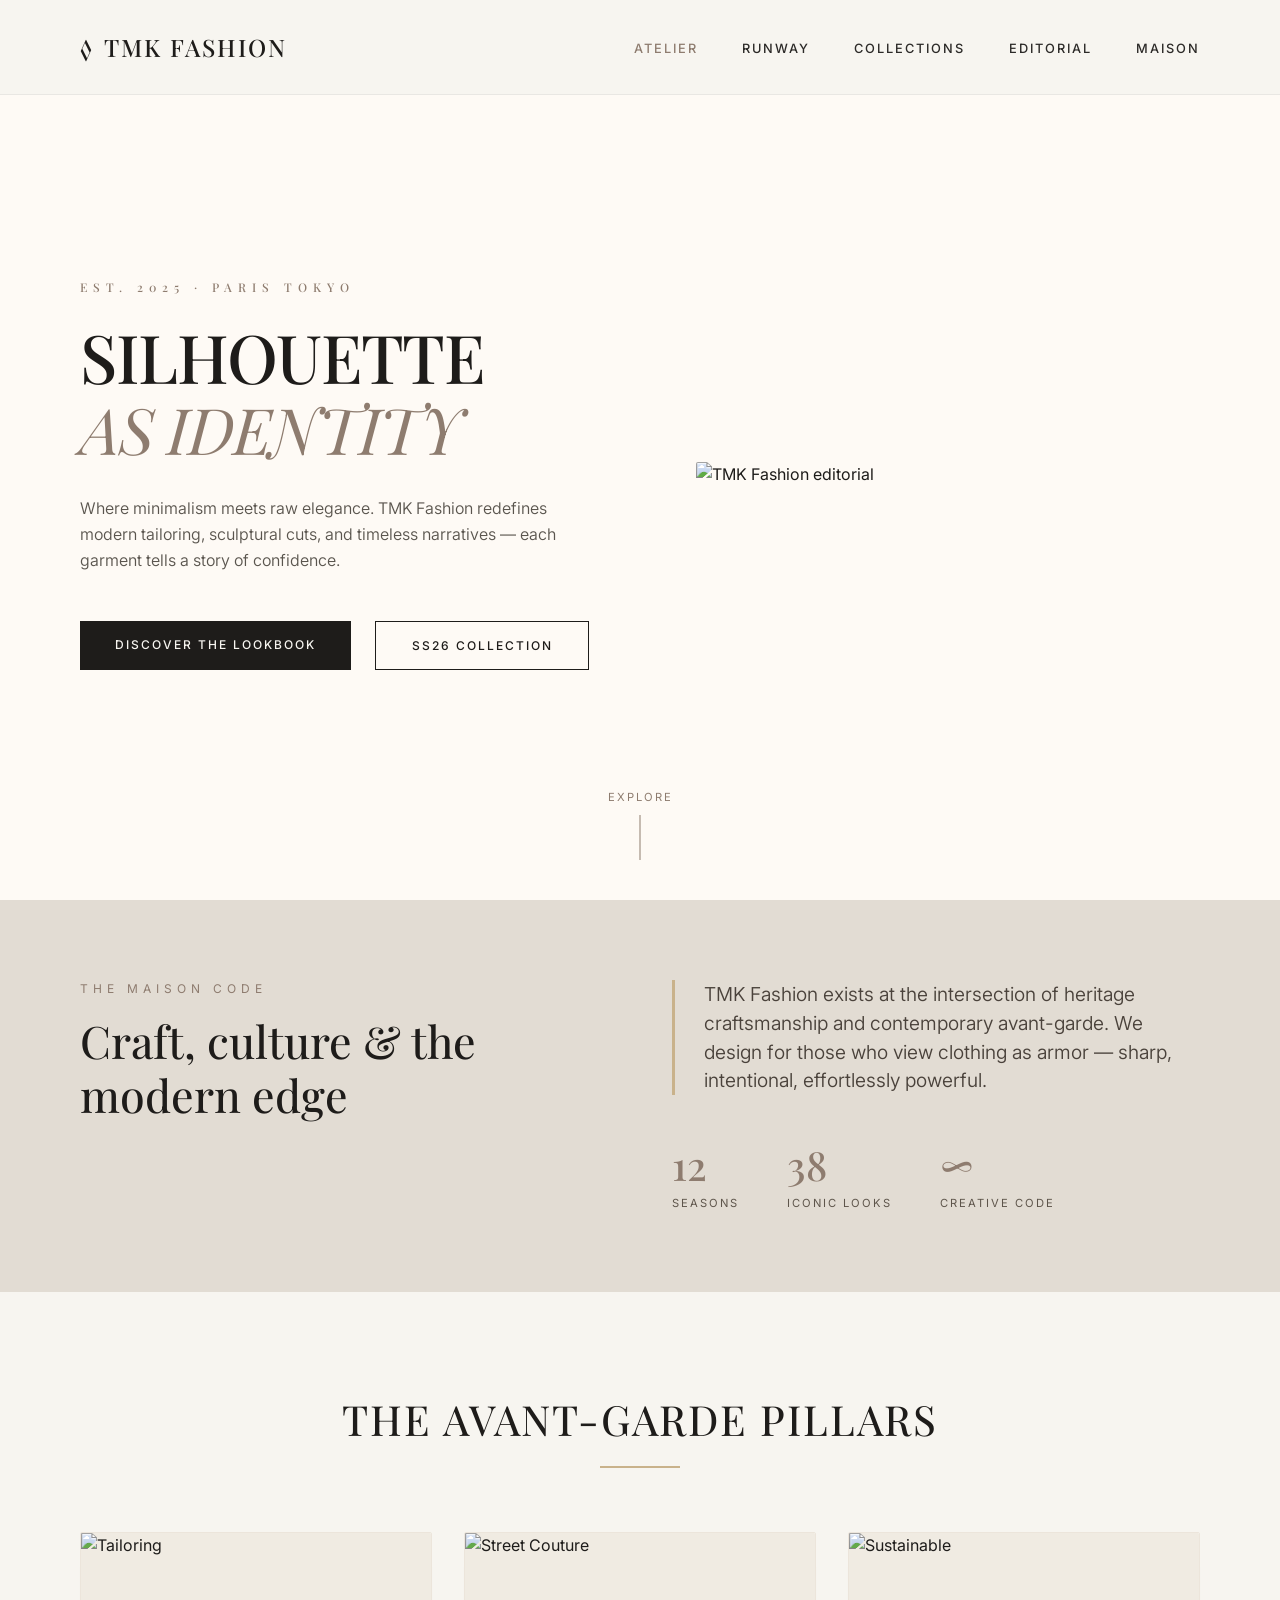
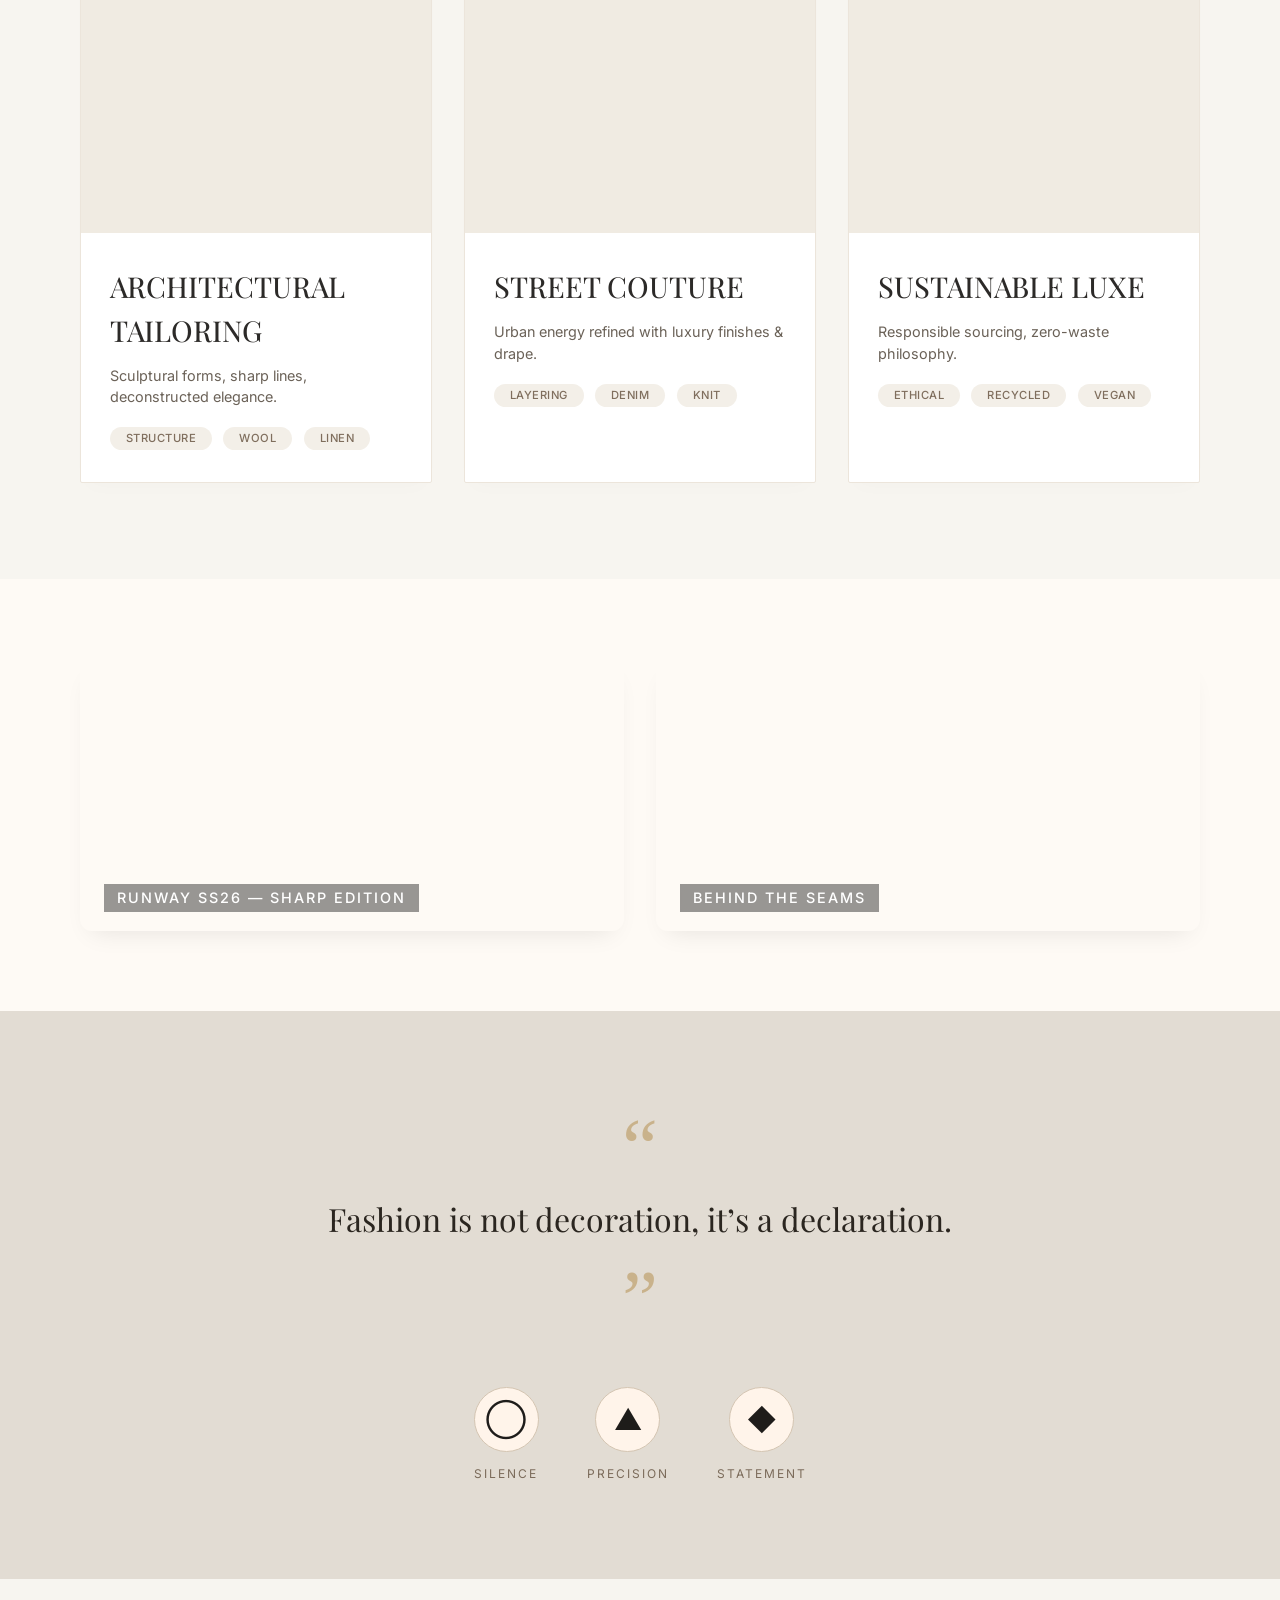
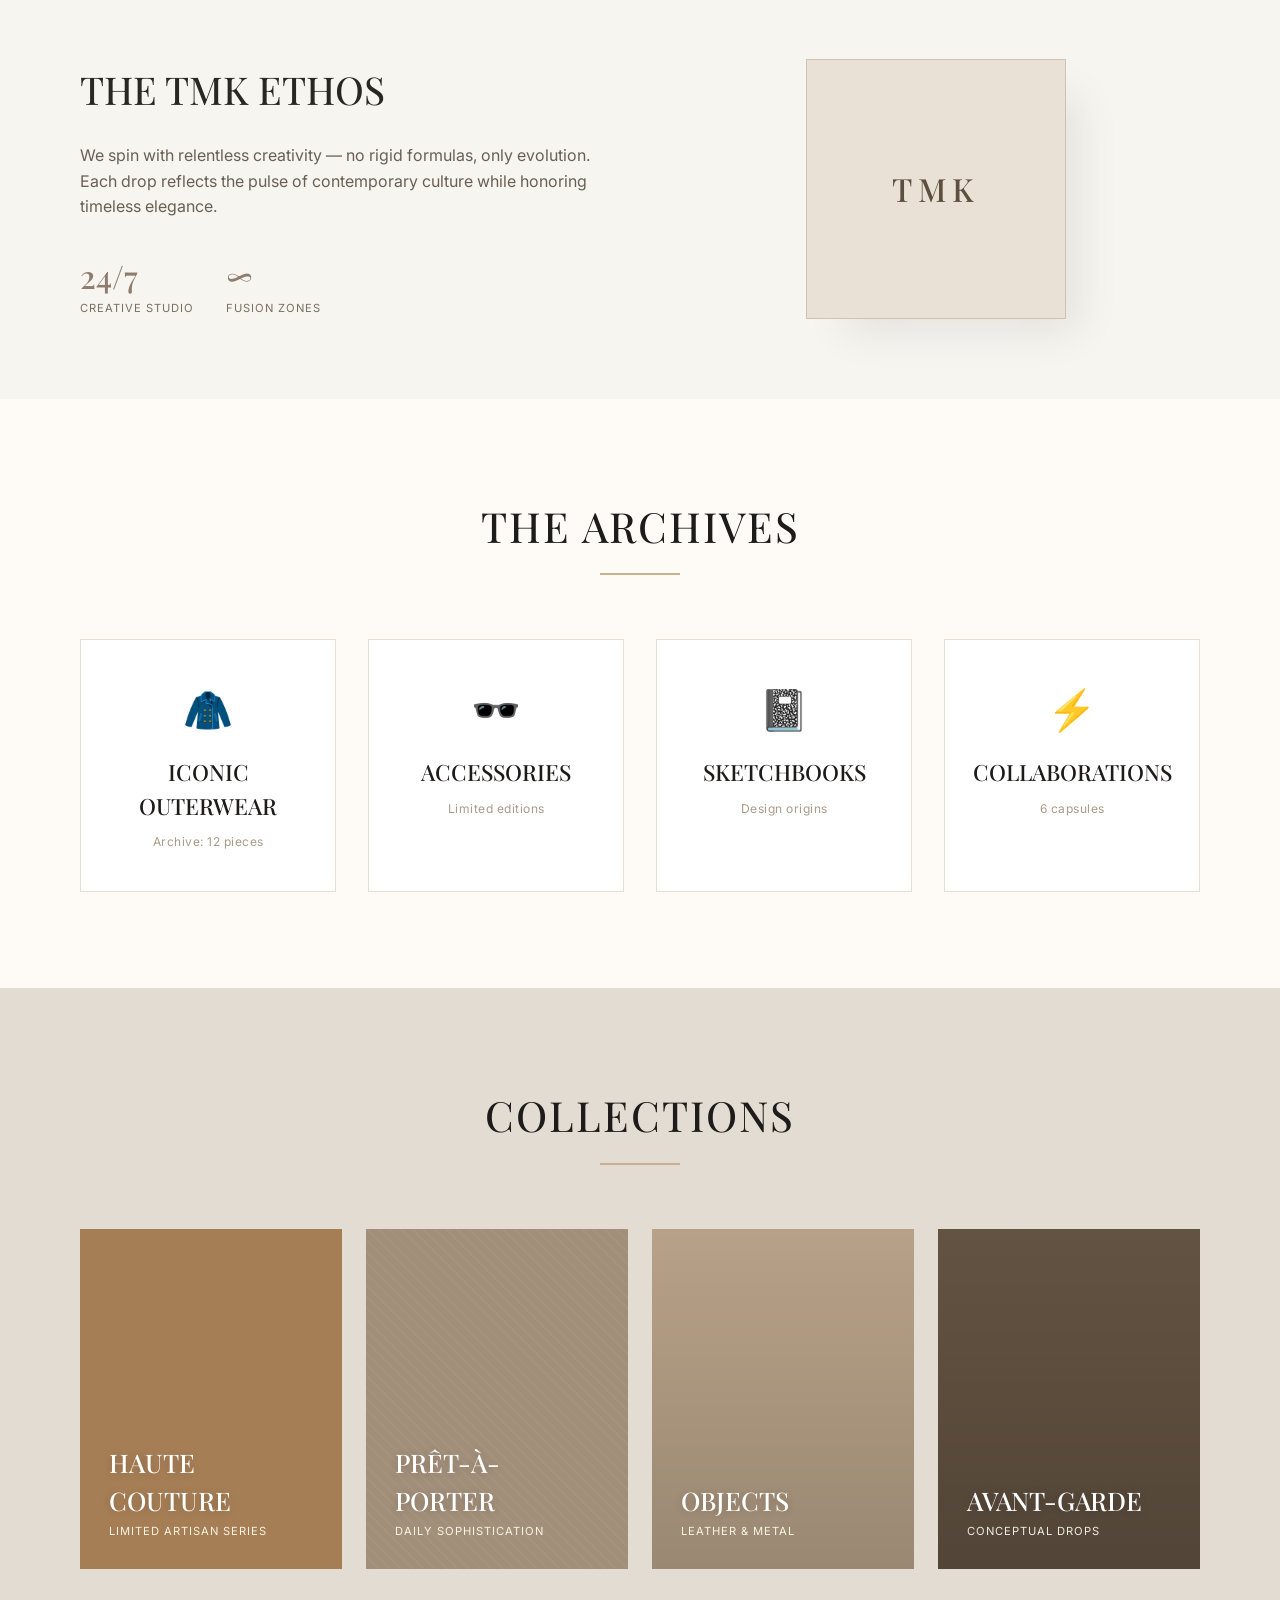
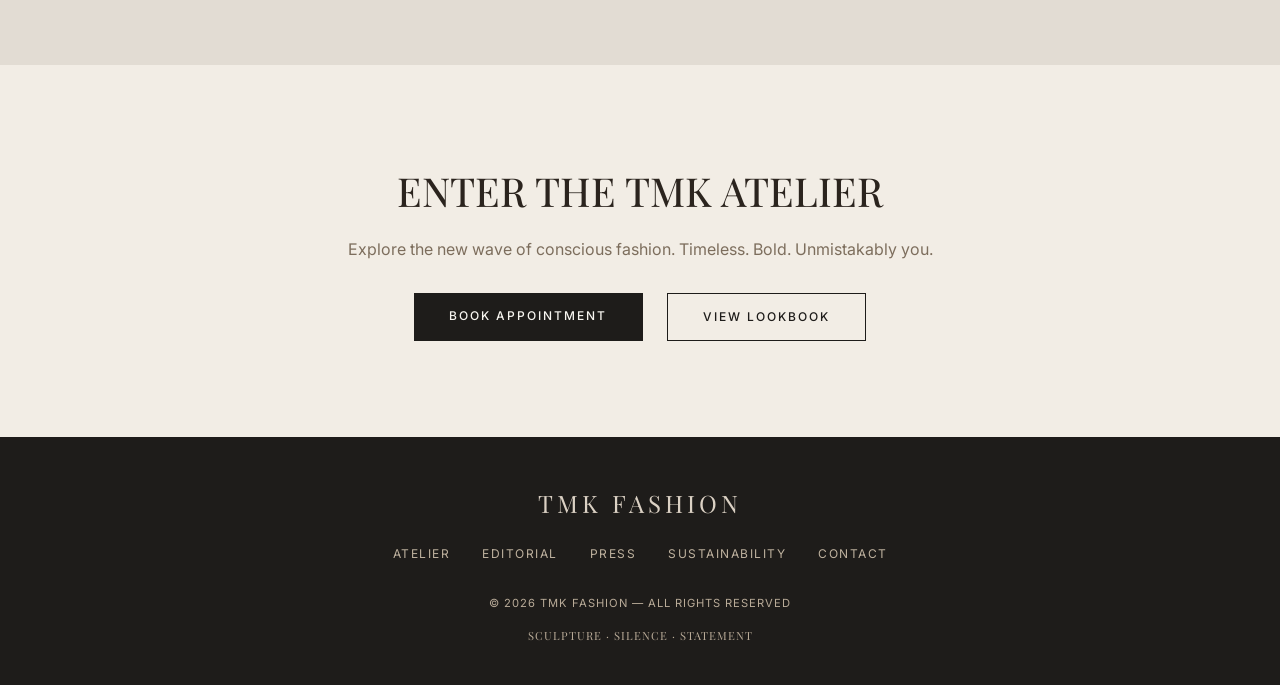
==== images/index.html @ 23d89009 "Initial commit - TMK Fashion website" ====
<!DOCTYPE html>
<html lang="en">
<head>
  <meta charset="UTF-8" />
  <meta name="viewport" content="width=device-width, initial-scale=1.0, viewport-fit=cover" />
  <title>TMK Fashion — Avant-Garde Style & Identity</title>
  <link rel="stylesheet" href="index.css" />
  <link href="https://fonts.googleapis.com/css2?family=Inter:opsz,wght@14..32,300;14..32,400;14..32,500;14..32,600;14..32,700;14..32,800&family=Playfair+Display:ital,wght@0,400;0,500;0,600;0,700;1,400&display=swap" rel="stylesheet">
</head>
<body>

<header class="nav">
  <div class="nav-left">
    <span class="logo-icon">◊</span>
    <span>TMK FASHION</span>
  </div>
  <nav class="nav-right">
    <a href="#" class="active">ATELIER</a>
    <a href="#">RUNWAY</a>
    <a href="../collections.html">COLLECTIONS</a>
    <a href="#">EDITORIAL</a>
    <a href="#">MAISON</a>
  </nav>
</header>

<section class="hero">
  <div class="hero-content">
    <div class="hero-text">
      <div class="hero-tagline">EST. 2025 · PARIS TOKYO</div>
      <h1 class="hero-title">
        <span class="title-line">SILHOUETTE</span>
        <span class="title-line accent">AS IDENTITY</span>
      </h1>
      <p class="hero-description">
        Where minimalism meets raw elegance. TMK Fashion redefines modern tailoring, 
        sculptural cuts, and timeless narratives — each garment tells a story of confidence.
      </p>
      <div class="hero-actions">
        <a href="#" class="btn-primary">DISCOVER THE LOOKBOOK</a>
        <a href="#" class="btn-outline">SS26 COLLECTION</a>
      </div>
    </div>
    <div class="hero-visual">
      <div class="hero-image-frame">
        <img src="https://placehold.co/600x800/e2dcd3/2c2a28?text=TMK+EDITORIAL" alt="TMK Fashion editorial" class="hero-image">
      </div>
    </div>
  </div>
  <div class="hero-scroll-indicator">
    <span>EXPLORE</span>
    <div class="scroll-line"></div>
  </div>
</section>

<section class="statement-section">
  <div class="statement-container">
    <div class="statement-left">
      <div class="statement-headline">
        <span class="headline-badge">THE MAISON CODE</span>
        <span class="headline-main">Craft, culture & the modern edge</span>
      </div>
    </div>
    <div class="statement-right">
      <p class="statement-text">
        TMK Fashion exists at the intersection of heritage craftsmanship and contemporary avant-garde. 
        We design for those who view clothing as armor — sharp, intentional, effortlessly powerful.
      </p>
      <div class="statement-stats">
        <div class="stat-item"><span class="stat-number">12</span><span class="stat-label">SEASONS</span></div>
        <div class="stat-item"><span class="stat-number">38</span><span class="stat-label">ICONIC LOOKS</span></div>
        <div class="stat-item"><span class="stat-number">∞</span><span class="stat-label">CREATIVE CODE</span></div>
      </div>
    </div>
  </div>
</section>

<section class="pillars-section">
  <div class="section-header">
    <h2 class="section-title">THE AVANT-GARDE PILLARS</h2>
    <div class="section-line"></div>
  </div>
  <div class="pillars-grid">
    <div class="pillar-card">
      <div class="card-image"><img src="https://img.kwcdn.com/product/fmket/be05208c21c9d78f4b3da7c7b02c80f7.jpg?imageView2/2/w/800/q/70/format/avif" alt="Tailoring"></div>
      <div class="card-content"><h3>ARCHITECTURAL TAILORING</h3><p>Sculptural forms, sharp lines, deconstructed elegance.</p><div class="card-tags"><span>STRUCTURE</span><span>WOOL</span><span>LINEN</span></div></div>
    </div>
    <div class="pillar-card">
      <div class="card-image"><img src="https://img.kwcdn.com/product/fmket/b5874dfbccba92430e524d0762db79ea.jpg?imageView2/2/w/800/q/70/format/avif" alt="Street Couture"></div>
      <div class="card-content"><h3>STREET COUTURE</h3><p>Urban energy refined with luxury finishes & drape.</p><div class="card-tags"><span>LAYERING</span><span>DENIM</span><span>KNIT</span></div></div>
    </div>
    <div class="pillar-card">
      <div class="card-image"><img src="https://img.kwcdn.com/product/fancy/fdb75f1f-8233-4328-b962-ea333fbcae1b.jpg?imageView2/2/w/800/q/70/format/avif" alt="Sustainable"></div>
      <div class="card-content"><h3>SUSTAINABLE LUXE</h3><p>Responsible sourcing, zero-waste philosophy.</p><div class="card-tags"><span>ETHICAL</span><span>RECYCLED</span><span>VEGAN</span></div></div>
    </div>
  </div>
</section>

<section class="lookbook-section">
  <div class="lookbook-container">
    <div class="lookbook-video">
      <video src="./videos/44 Style Rules & Tips from 15 Years in the Fashion Industry.mp4" autoplay muted loop playsinline style="width:100%"></video>
      <div class="video-caption">RUNWAY SS26 — SHARP EDITION</div>
    </div>
    <div class="lookbook-video">
      <video src="./videos/44 Style Rules & Tips from 15 Years in the Fashion Industry.mp4" autoplay muted loop playsinline style="width:100%"></video>
      <div class="video-caption">BEHIND THE SEAMS</div>
    </div>
  </div>
</section>

<section class="philosophy-section">
  <div class="philosophy-quote">
    <span class="quote-mark">“</span>
    <p>Fashion is not decoration, it’s a declaration.</p>
    <span class="quote-mark">”</span>
  </div>
  <div class="philosophy-emblems">
    <div class="emblem"><div class="emblem-icon">◯</div><span>SILENCE</span></div>
    <div class="emblem"><div class="emblem-icon">▲</div><span>PRECISION</span></div>
    <div class="emblem"><div class="emblem-icon">◆</div><span>STATEMENT</span></div>
  </div>
</section>

<section class="ethos-section">
  <div class="ethos-container">
    <div class="ethos-left">
      <h2 class="ethos-title">THE TMK ETHOS</h2>
      <p class="ethos-description">
        We spin with relentless creativity — no rigid formulas, only evolution. Each drop reflects 
        the pulse of contemporary culture while honoring timeless elegance.
      </p>
      <div class="ethos-stats">
        <div><span class="ethos-stat-number">24/7</span><div class="ethos-stat-label">CREATIVE STUDIO</div></div>
        <div><span class="ethos-stat-number">∞</span><div class="ethos-stat-label">FUSION ZONES</div></div>
      </div>
    </div>
    <div class="ethos-right">
      <div class="fashion-cube">TMK</div>
    </div>
  </div>
</section>

<section class="fashion-archives">
  <div class="section-header">
    <h2 class="section-title">THE ARCHIVES</h2>
    <div class="section-line"></div>
  </div>
  <div class="archives-grid">
    <div class="archive-card"><div class="archive-icon">🧥</div><h3>ICONIC OUTERWEAR</h3><div class="archive-details">Archive: 12 pieces</div></div>
    <div class="archive-card"><div class="archive-icon">🕶️</div><h3>ACCESSORIES</h3><div class="archive-details">Limited editions</div></div>
    <div class="archive-card"><div class="archive-icon">📓</div><h3>SKETCHBOOKS</h3><div class="archive-details">Design origins</div></div>
    <div class="archive-card"><div class="archive-icon">⚡</div><h3>COLLABORATIONS</h3><div class="archive-details">6 capsules</div></div>
  </div>
</section>

<section class="collections-section">
  <div class="section-header">
    <h2 class="section-title">COLLECTIONS</h2>
    <div class="section-line"></div>
  </div>
  <div class="collections-grid">
    <div class="collection-panel couture-panel"><div class="panel-content"><h3>HAUTE COUTURE</h3><p>limited artisan series</p></div></div>
    <div class="collection-panel pret-panel"><div class="panel-content"><h3>PRÊT-À-PORTER</h3><p>daily sophistication</p></div></div>
    <div class="collection-panel accessories-panel"><div class="panel-content"><h3>OBJECTS</h3><p>leather & metal</p></div></div>
    <div class="collection-panel avantgarde-panel"><div class="panel-content"><h3>AVANT-GARDE</h3><p>conceptual drops</p></div></div>
  </div>
</section>

<section class="cta-section">
  <div class="cta-container">
    <h2 class="cta-title">ENTER THE TMK ATELIER</h2>
    <p class="cta-text">Explore the new wave of conscious fashion. Timeless. Bold. Unmistakably you.</p>
    <div class="hero-actions" style="justify-content: center;">
      <a href="#" class="btn-primary">BOOK APPOINTMENT</a>
      <a href="#" class="btn-outline">VIEW LOOKBOOK</a>
    </div>
  </div>
</section>

<footer class="footer">
  <div class="footer-logo">TMK FASHION</div>
  <div class="footer-links">
    <a href="#">Atelier</a><a href="#">Editorial</a><a href="#">Press</a><a href="#">Sustainability</a><a href="#">Contact</a>
  </div>
  <div class="footer-copyright">
    <p>© 2026 TMK FASHION — ALL RIGHTS RESERVED</p>
    <p class="footer-tagline">SCULPTURE · SILENCE · STATEMENT</p>
  </div>
</footer>

</body>
</html>
---- images/index.css ----
/* ===== RESET & BASE – MINIMALIST FASHION IDENTITY ===== */
* {
  margin: 0;
  padding: 0;
  box-sizing: border-box;
}

:root {
  --chalk-white: #f7f5f0;
  --pure-ivory: #fefaf5;
  --charcoal-soft: #1e1c1a;
  --slate-mist: #2c2a28;
  --taupe-dust: #8e7c6f;
  --gold-whisper: #c9b28b;
  --pearl-glow: #e2dcd3;
  --soft-black: #12100e;
  --fade-grey: #d9d2c5;
  --warm-stone: #e9e1d5;
  --mushroom: #bcab97;
}

body {
  background-color: var(--chalk-white);
  color: var(--charcoal-soft);
  font-family: 'Inter', sans-serif;
  line-height: 1.5;
  overflow-x: hidden;
}


h1, h2, h3, .nav-left span, .hero-tagline, .btn-primary, .btn-outline, .footer-tagline, .logo-icon, .fashion-cube {
  font-family: 'Playfair Display', serif;
}


.nav {
  position: fixed;
  top: 0;
  width: 100%;
  padding: 1.8rem 5rem;
  display: flex;
  justify-content: space-between;
  align-items: center;
  background: rgba(247, 245, 240, 0.96);
  backdrop-filter: blur(12px);
  z-index: 1000;
  border-bottom: 1px solid rgba(30, 28, 26, 0.06);
  transition: 0.25s;
}

.nav-left {
  display: flex;
  align-items: baseline;
  gap: 10px;
}

.logo-icon {
  font-size: 1.9rem;
  font-weight: 500;
  letter-spacing: -0.5px;
  color: var(--charcoal-soft);
}

.nav-left span {
  font-size: 1.5rem;
  font-weight: 500;
  letter-spacing: 2px;
  color: var(--charcoal-soft);
  background: none;
  -webkit-text-fill-color: var(--charcoal-soft);
  text-shadow: none;
}

.nav-right a {
  margin-left: 2.5rem;
  text-decoration: none;
  font-weight: 500;
  font-size: 0.8rem;
  text-transform: uppercase;
  letter-spacing: 2px;
  color: var(--slate-mist);
  transition: 0.2s;
}

.nav-right a:hover,
.nav-right a.active {
  color: var(--taupe-dust);
}

.hero {
  min-height: 100vh;
  display: flex;
  align-items: center;
  padding: 8rem 5rem 5rem 5rem;
  background: var(--pure-ivory);
  position: relative;
}

.hero-content {
  display: flex;
  align-items: center;
  justify-content: space-between;
  width: 100%;
  gap: 4rem;
  flex-wrap: wrap;
}

.hero-text {
  flex: 1;
  max-width: 600px;
}

.hero-tagline {
  font-size: 0.75rem;
  letter-spacing: 6px;
  color: var(--taupe-dust);
  margin-bottom: 1.5rem;
  text-transform: uppercase;
  font-weight: 500;
}

.hero-title {
  margin-bottom: 2rem;
}

.title-line {
  display: block;
  font-size: 4.2rem;
  font-weight: 500;
  line-height: 1.1;
  text-transform: uppercase;
  letter-spacing: -0.02em;
  color: var(--charcoal-soft);
}

.title-line.accent {
  color: var(--taupe-dust);
  font-style: italic;
  font-size: 4rem;
  font-weight: 400;
}

.hero-description {
  font-size: 1rem;
  color: #5a554e;
  margin-bottom: 3rem;
  max-width: 480px;
  line-height: 1.6;
  font-weight: 350;
}

.hero-actions {
  display: flex;
  gap: 1.5rem;
  flex-wrap: wrap;
}

.btn-primary, .btn-outline {
  padding: 0.9rem 2.2rem;
  text-decoration: none;
  font-weight: 500;
  text-transform: uppercase;
  letter-spacing: 2px;
  font-size: 0.75rem;
  transition: 0.25s;
  display: inline-block;
  font-family: 'Inter', sans-serif;
}

.btn-primary {
  background: var(--charcoal-soft);
  color: var(--chalk-white);
  border: none;
}

.btn-primary:hover {
  background: var(--taupe-dust);
  transform: translateY(-3px);
}

.btn-outline {
  background: transparent;
  border: 1px solid var(--charcoal-soft);
  color: var(--charcoal-soft);
}

.btn-outline:hover {
  background: var(--charcoal-soft);
  color: white;
  transform: translateY(-3px);
}

.hero-visual {
  flex: 1;
  display: flex;
  justify-content: center;
}

.hero-image-frame {
  max-width: 480px;
  width: 100%;
}

.hero-image {
  width: 100%;
  height: auto;
  filter: grayscale(0.12);
  box-shadow: 0 20px 35px -12px rgba(0, 0, 0, 0.06);
  border-radius: 2px;
}

.hero-scroll-indicator {
  position: absolute;
  bottom: 2.5rem;
  left: 50%;
  transform: translateX(-50%);
  display: flex;
  flex-direction: column;
  align-items: center;
  gap: 0.6rem;
  color: var(--taupe-dust);
  font-size: 0.7rem;
  letter-spacing: 2px;
}

.scroll-line {
  width: 1px;
  height: 45px;
  background: var(--taupe-dust);
}

.statement-section {
  padding: 5rem 5rem;
  background: var(--pearl-glow);
}

.statement-container {
  display: flex;
  gap: 4rem;
  max-width: 1300px;
  margin: 0 auto;
  flex-wrap: wrap;
}

.statement-left {
  flex: 1;
}

.statement-headline {
  display: flex;
  flex-direction: column;
  gap: 1rem;
}

.headline-badge {
  font-size: 0.75rem;
  letter-spacing: 5px;
  color: var(--taupe-dust);
  text-transform: uppercase;
}

.headline-main {
  font-size: 2.8rem;
  font-weight: 450;
  line-height: 1.2;
  font-family: 'Playfair Display', serif;
  color: var(--charcoal-soft);
}

.statement-right {
  flex: 1;
}

.statement-text {
  font-size: 1.2rem;
  color: #4a423b;
  margin-bottom: 2.5rem;
  border-left: 3px solid var(--gold-whisper);
  padding-left: 1.8rem;
  font-weight: 350;
}

.statement-stats {
  display: flex;
  gap: 3rem;
}

.stat-item {
  display: flex;
  flex-direction: column;
}

.stat-number {
  font-size: 2.5rem;
  font-weight: 500;
  color: var(--taupe-dust);
  font-family: 'Playfair Display', serif;
}

.stat-label {
  font-size: 0.7rem;
  letter-spacing: 2px;
  color: #5e554b;
  text-transform: uppercase;
}

.pillars-section {
  padding: 6rem 5rem;
  background: var(--chalk-white);
}

.section-header {
  text-align: center;
  margin-bottom: 4rem;
}

.section-title {
  font-size: 2.6rem;
  font-weight: 450;
  letter-spacing: 2px;
  text-transform: uppercase;
  color: var(--charcoal-soft);
  font-family: 'Playfair Display', serif;
}

.section-line {
  width: 80px;
  height: 2px;
  background: var(--gold-whisper);
  margin: 1rem auto 0;
}

.pillars-grid {
  display: grid;
  grid-template-columns: repeat(3, 1fr);
  gap: 2rem;
  max-width: 1300px;
  margin: 0 auto;
}

.pillar-card {
  background: white;
  border-radius: 2px;
  overflow: hidden;
  transition: 0.3s;
  box-shadow: 0 10px 20px -8px rgba(0, 0, 0, 0.02);
  border: 1px solid #ece5db;
}

.pillar-card:hover {
  transform: translateY(-8px);
  box-shadow: 0 20px 30px -12px rgba(0, 0, 0, 0.08);
  border-color: var(--gold-whisper);
}

.card-image {
  height: 300px;
  overflow: hidden;
  background: #f0ebe2;
}

.card-image img {
  width: 100%;
  height: 100%;
  object-fit: cover;
  transition: 0.5s;
  filter: grayscale(0.2);
}

.pillar-card:hover .card-image img {
  transform: scale(1.02);
  filter: grayscale(0);
}

.card-content {
  padding: 2rem 1.8rem;
}

.card-content h3 {
  font-size: 1.8rem;
  font-weight: 450;
  margin-bottom: 0.8rem;
  font-family: 'Playfair Display', serif;
  color: #2c2a28;
}

.card-content p {
  color: #6b6258;
  margin-bottom: 1.2rem;
  font-size: 0.9rem;
}

.card-tags {
  display: flex;
  gap: 0.7rem;
  flex-wrap: wrap;
}

.card-tags span {
  padding: 0.2rem 1rem;
  background: #f3efe8;
  border-radius: 20px;
  font-size: 0.7rem;
  font-weight: 500;
  letter-spacing: 0.5px;
  color: #7f6e5d;
}


.lookbook-section {
  padding: 5rem 5rem;
  background: var(--pure-ivory);
}

.lookbook-container {
  display: grid;
  grid-template-columns: repeat(2, 1fr);
  gap: 2rem;
  max-width: 1300px;
  margin: 0 auto;
}

.lookbook-video {
  position: relative;
  border-radius: 12px;
  overflow: hidden;
  box-shadow: 0 12px 24px -12px rgba(0, 0, 0, 0.1);
}

.lookbook-video video {
  width: 100%;
  display: block;
  height: auto;
}

.video-caption {
  position: absolute;
  bottom: 1.2rem;
  left: 1.5rem;
  color: white;
  font-size: 0.9rem;
  font-weight: 500;
  letter-spacing: 2px;
  text-transform: uppercase;
  background: rgba(0, 0, 0, 0.4);
  padding: 0.2rem 0.8rem;
  backdrop-filter: blur(4px);
  font-family: 'Inter', sans-serif;
}


.philosophy-section {
  padding: 6rem 5rem;
  background: var(--pearl-glow);
  text-align: center;
}

.philosophy-quote {
  max-width: 850px;
  margin: 0 auto;
}

.quote-mark {
  font-size: 5rem;
  font-family: serif;
  color: var(--gold-whisper);
  line-height: 1;
}

.philosophy-quote p {
  font-size: 2rem;
  font-weight: 400;
  font-family: 'Playfair Display', serif;
  color: #2b2620;
  margin: 0.5rem 0 1rem;
}

.philosophy-emblems {
  display: flex;
  justify-content: center;
  gap: 3rem;
  margin-top: 3rem;
  flex-wrap: wrap;
}

.emblem {
  display: flex;
  flex-direction: column;
  align-items: center;
  gap: 0.8rem;
}

.emblem-icon {
  width: 65px;
  height: 65px;
  border-radius: 50%;
  background: #fff4ea;
  display: flex;
  align-items: center;
  justify-content: center;
  font-size: 1.8rem;
  border: 1px solid #d4c5b2;
}

.emblem span {
  font-size: 0.75rem;
  letter-spacing: 2px;
  text-transform: uppercase;
  color: #7b6b5a;
}

.ethos-section {
  padding: 5rem 5rem;
  background: var(--chalk-white);
}

.ethos-container {
  display: flex;
  align-items: center;
  gap: 4rem;
  max-width: 1300px;
  margin: 0 auto;
  flex-wrap: wrap;
}

.ethos-left {
  flex: 1;
}

.ethos-title {
  font-size: 2.4rem;
  font-weight: 450;
  margin-bottom: 1.5rem;
  font-family: 'Playfair Display', serif;
  color: #2a2622;
}

.ethos-description {
  font-size: 1rem;
  color: #6a5f54;
  margin-bottom: 2rem;
  line-height: 1.6;
}

.ethos-stats {
  display: flex;
  gap: 2rem;
}

.ethos-stat-number {
  font-size: 2rem;
  font-weight: 500;
  color: var(--taupe-dust);
  font-family: 'Playfair Display', serif;
}

.ethos-stat-label {
  font-size: 0.7rem;
  letter-spacing: 1px;
  text-transform: uppercase;
  color: #7c6e5e;
}

.ethos-right {
  flex: 1;
  display: flex;
  justify-content: center;
}

.fashion-cube {
  width: 260px;
  height: 260px;
  background: var(--warm-stone);
  display: flex;
  align-items: center;
  justify-content: center;
  font-size: 2rem;
  font-weight: 500;
  color: #5d4f3e;
  box-shadow: 25px 25px 40px -12px rgba(0, 0, 0, 0.08);
  transition: 0.25s;
  border: 1px solid #cfc2b0;
  letter-spacing: 6px;
}

.fashion-cube:hover {
  transform: rotate(2deg);
  background: #e2d5c6;
}


.fashion-archives {
  padding: 6rem 5rem;
  background: var(--pure-ivory);
}

.archives-grid {
  display: grid;
  grid-template-columns: repeat(4, 1fr);
  gap: 2rem;
  max-width: 1300px;
  margin: 0 auto;
}

.archive-card {
  background: white;
  padding: 2.5rem 1.5rem;
  text-align: center;
  border: 1px solid #e7dfd3;
  transition: 0.2s;
}

.archive-card:hover {
  border-color: var(--gold-whisper);
  transform: translateY(-5px);
  box-shadow: 0 12px 20px -12px rgba(0, 0, 0, 0.05);
}

.archive-icon {
  font-size: 2.5rem;
  margin-bottom: 1rem;
}

.archive-card h3 {
  font-size: 1.4rem;
  font-weight: 500;
  margin-bottom: 0.6rem;
  font-family: 'Playfair Display', serif;
}

.archive-details {
  font-size: 0.75rem;
  color: #aa9b89;
  margin-top: 0.5rem;
  letter-spacing: 0.5px;
}


.collections-section {
  padding: 6rem 5rem;
  background: var(--pearl-glow);
}

.collections-grid {
  display: grid;
  grid-template-columns: repeat(4, 1fr);
  gap: 1.5rem;
  max-width: 1300px;
  margin: 0 auto;
}

.collection-panel {
  height: 340px;
  position: relative;
  background-size: cover;
  background-position: center;
  display: flex;
  align-items: flex-end;
  padding: 1.8rem;
  transition: 0.3s;
  cursor: pointer;
}

.collection-panel:hover {
  transform: scale(0.97);
  filter: brightness(0.97);
}

.panel-content h3 {
  font-size: 1.6rem;
  font-weight: 500;
  color: white;
  text-shadow: 0 1px 8px rgba(0, 0, 0, 0.2);
  font-family: 'Playfair Display', serif;
  margin-bottom: 0.2rem;
}

.panel-content p {
  color: rgba(255, 255, 240, 0.9);
  font-size: 0.7rem;
  letter-spacing: 1px;
  text-transform: uppercase;
}


.couture-panel {
  background: linear-gradient(0deg, rgba(0, 0, 0, 0.2), rgba(0, 0, 0, 0.1)), #8f7a64;
  background-image: url('[data-uri]');
  background-blend-mode: overlay;
  background-size: 30px;
}

.pret-panel {
  background:
   linear-gradient(0deg, rgba(0, 0, 0, 0.15), rgba(0, 0, 0, 0.1)), #a28f7a;
  background-image: 
  repeating-linear-gradient(45deg, #b7a18730 0px, #b7a18730 2px, transparent 2px, transparent 8px);
}

.accessories-panel {
  background: linear-gradient(0deg, rgba(0, 0, 0, 0.2), rgba(0, 0, 0, 0.05)), #c1aa8f;
}

.avantgarde-panel {
  background: linear-gradient(0deg, rgba(0, 0, 0, 0.25), rgba(0, 0, 0, 0.1)), #6e5c49;
}

/* ===== CTA SECTION ===== */
.cta-section {
  padding: 6rem 5rem;
  background: #f2ede5;
  text-align: center;
}

.cta-title {
  font-size: 2.5rem;
  font-weight: 450;
  font-family: 'Playfair Display', serif;
  color: #2b241e;
  margin-bottom: 1rem;
}

.cta-text {
  color: #7d6e5d;
  margin-bottom: 2rem;
  font-size: 1rem;
}


.footer {
  background: var(--charcoal-soft);
  color: #dbd1c4;
  padding: 3rem 5rem 2.5rem;
  text-align: center;
}

.footer-logo {
  font-size: 1.5rem;
  font-weight: 400;
  letter-spacing: 4px;
  margin-bottom: 1.5rem;
  font-family: 'Playfair Display', serif;
}

.footer-links {
  display: flex;
  justify-content: center;
  gap: 2rem;
  flex-wrap: wrap;
  margin-bottom: 2rem;
}

.footer-links a {
  color: #bfb29f;
  text-decoration: none;
  font-size: 0.75rem;
  text-transform: uppercase;
  letter-spacing: 1.5px;
  transition: 0.2s;
}

.footer-links a:hover {
  color: var(--gold-whisper);
}

.footer-copyright p {
  font-size: 0.7rem;
  letter-spacing: 1px;
  color: #b9ab98;
}

.footer-tagline {
  font-size: 0.7rem;
  letter-spacing: 2px;
  margin-top: 1rem;
  color: #cbbfad;
  font-family: 'Playfair Display', serif;
}


@media (max-width: 1100px) {
  .nav,
   .hero, 
   .statement-section,
    .pillars-section, 
    .lookbook-section, 
  .philosophy-section,
   .ethos-section, 
   .fashion-archives,
    .collections-section,
     .cta-section {
    padding-left: 2rem;
    padding-right: 2rem;
  }
  
  .pillars-grid, .archives-grid, .collections-grid {
    grid-template-columns: repeat(2, 1fr);
  }
  
  .hero-content {
    flex-direction: column;
    text-align: center;
  }
  
  .hero-text {
    text-align: center;
  }
  
  .hero-description {
    margin-left: auto;
    margin-right: auto;
  }
  
  .hero-actions {
    justify-content: center;
  }
  
  .title-line {
    font-size: 3rem;
  }
  
  .title-line.accent {
    font-size: 2.8rem;
  }
}

@media (max-width: 768px) {
  .nav {
    padding: 1.2rem 1.5rem;
  }
  
  .nav-left span {
    font-size: 1.2rem;
  }
  
  .logo-icon {
    font-size: 1.5rem;
  }
  
  .nav-right a {
    margin-left: 1.2rem;
    font-size: 0.7rem;
  }
  
  .pillars-grid, .archives-grid, .collections-grid, .lookbook-container {
    grid-template-columns: 1fr;
  }
  
  .statement-container {
    flex-direction: column;
  }
  
  .headline-main {
    font-size: 2rem;
  }
  
  .philosophy-quote p {
    font-size: 1.5rem;
  }
  
  .ethos-container {
    flex-direction: column;
    text-align: center;
  }
  
  .ethos-stats {
    justify-content: center;
  }
  
  .footer-links {
    gap: 1rem;
    flex-direction: column;
    align-items: center;
  }
}

@media (max-width: 480px) {
  .title-line {
    font-size: 2.2rem;
  }
  
  .title-line.accent {
    font-size: 2rem;
  }
  
  .section-title {
    font-size: 1.8rem;
  }
  
  .hero {
    padding-top: 6rem;
  }
  
  .btn-primary, .btn-outline {
    padding: 0.7rem 1.5rem;
    font-size: 0.7rem;
  }
}
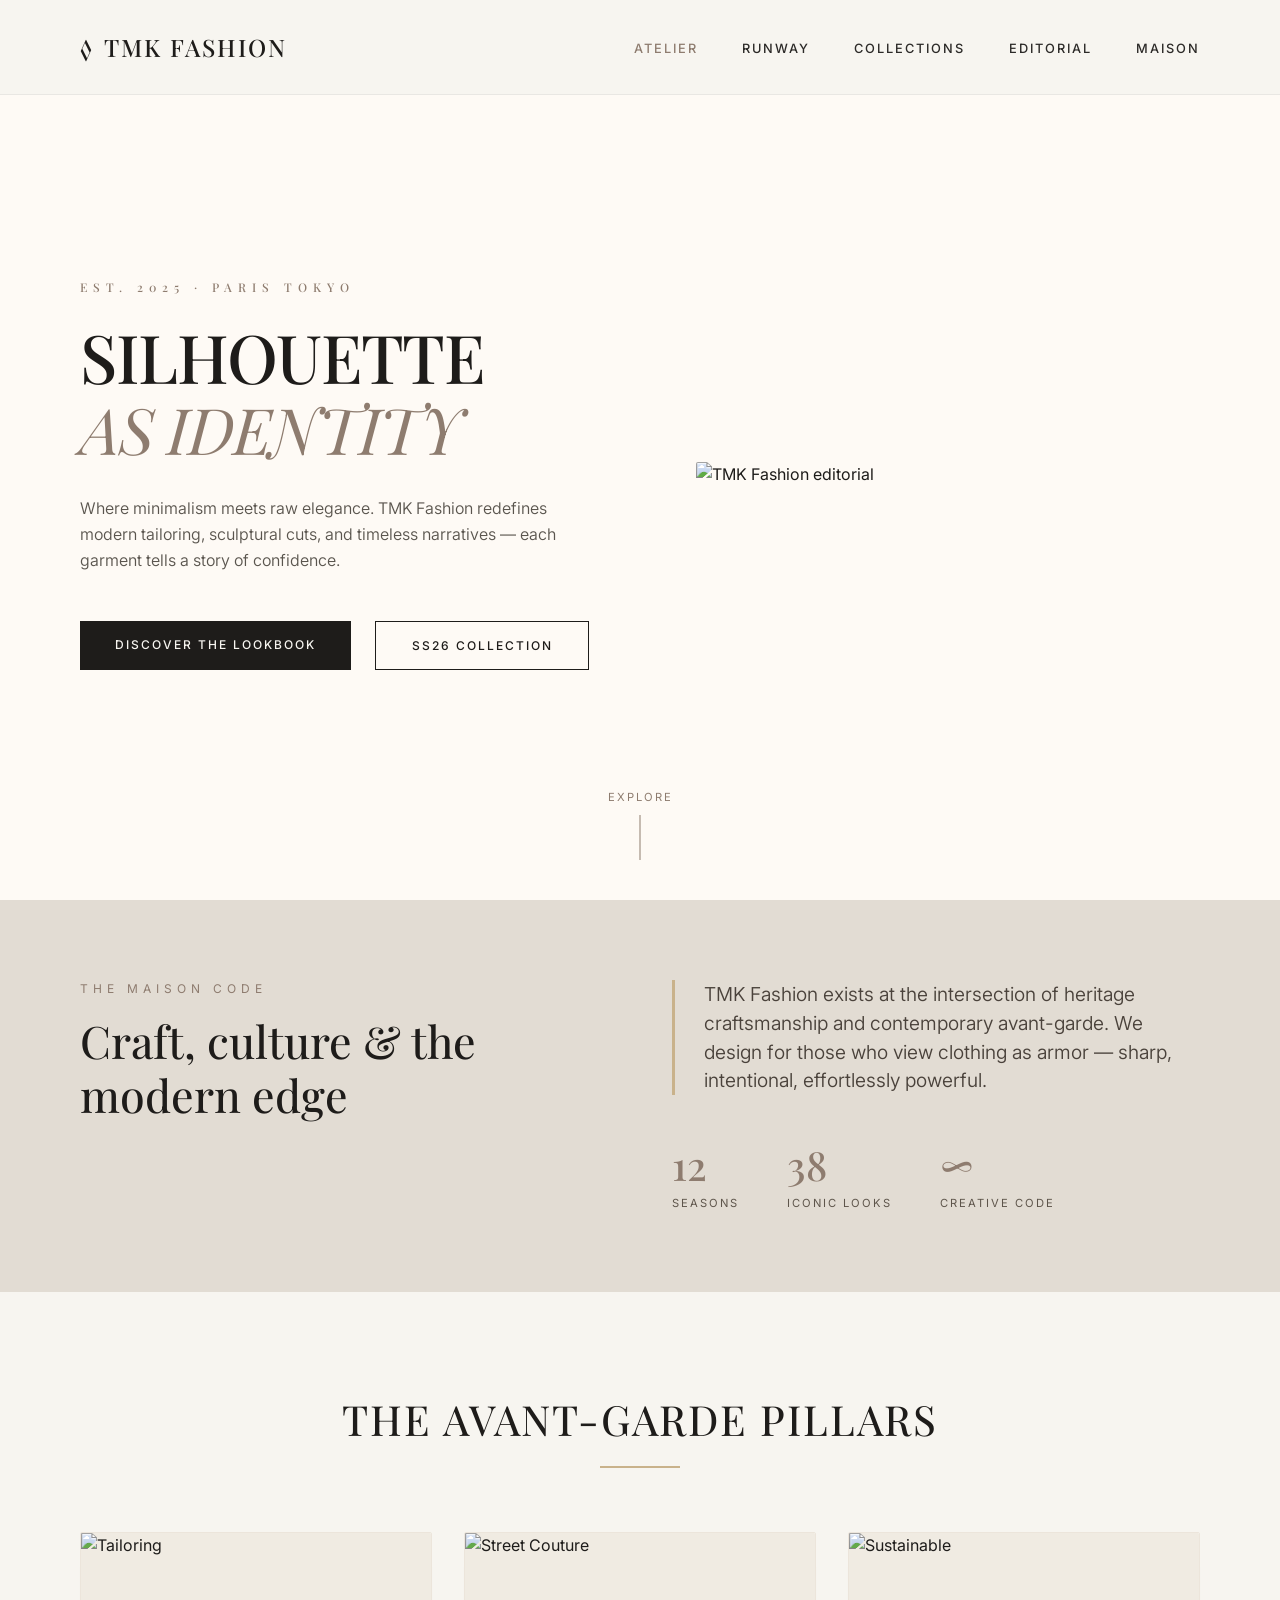
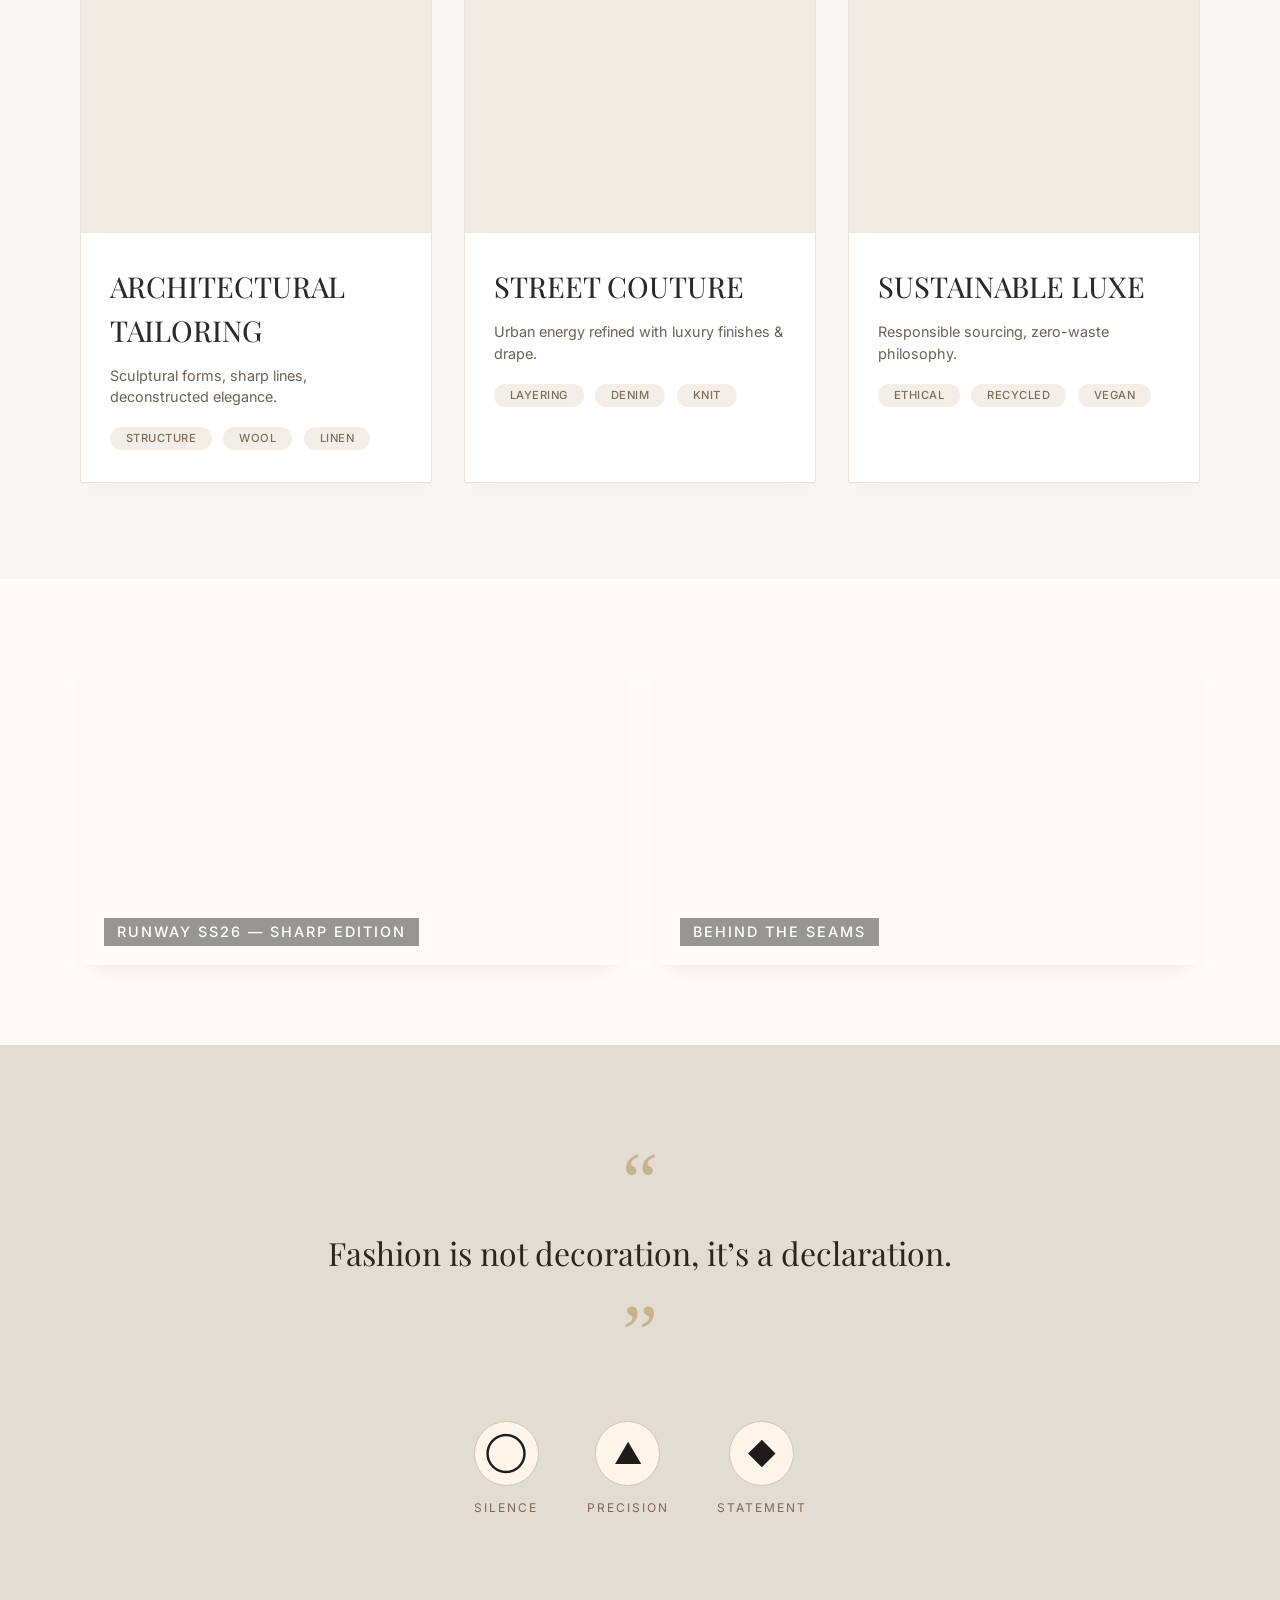
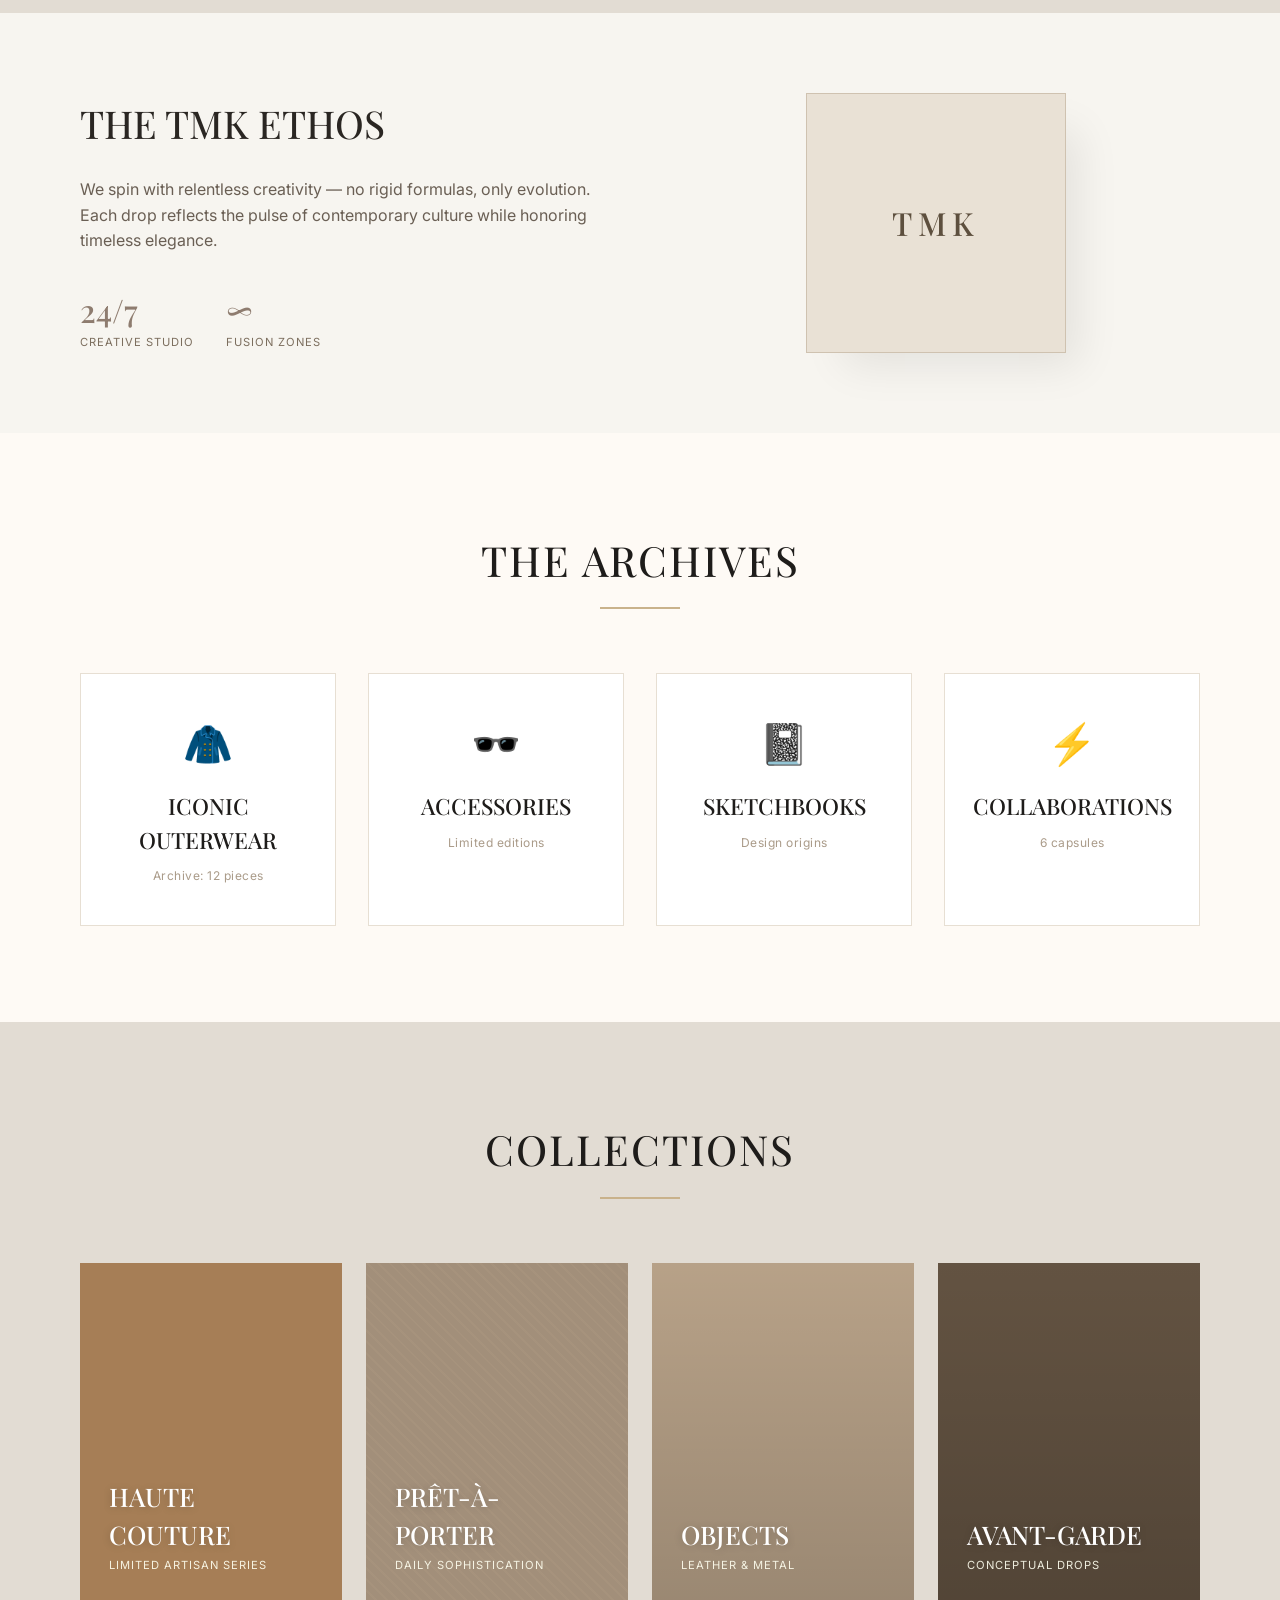
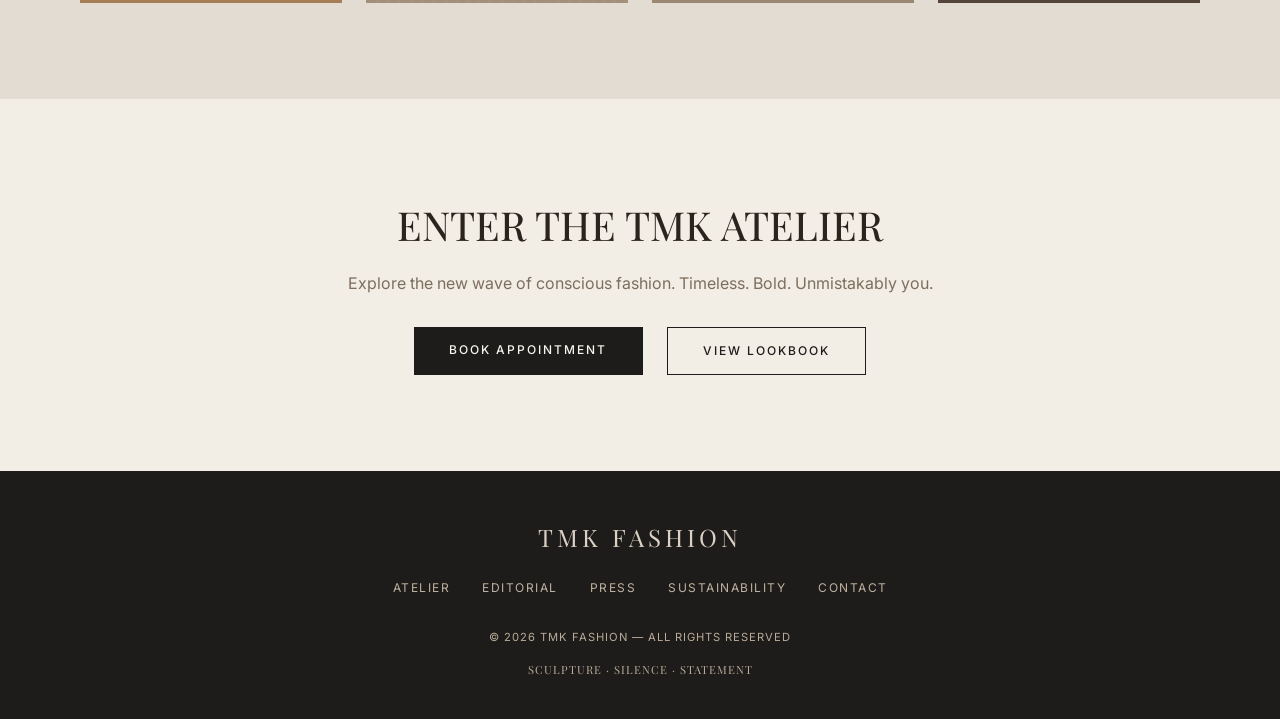
==== commit 09a732ba: "Initial commit - TMK Fashion website" ====
--- a/images/index.html
+++ b/images/index.html
@@ -98,11 +98,11 @@
 <section class="lookbook-section">
   <div class="lookbook-container">
     <div class="lookbook-video">
-      <video src="./videos/44 Style Rules & Tips from 15 Years in the Fashion Industry.mp4" autoplay muted loop playsinline style="width:100%"></video>
+      <iframe width="100%" height="100%" src="https://www.youtube.com/embed/oA3mA-rsKWo?autoplay=1&mute=1&loop=1&playlist=oA3mA-rsKWo" frameborder="0" allow="autoplay; encrypted-media" allowfullscreen style="min-height:300px;"></iframe>
       <div class="video-caption">RUNWAY SS26 — SHARP EDITION</div>
     </div>
     <div class="lookbook-video">
-      <video src="./videos/44 Style Rules & Tips from 15 Years in the Fashion Industry.mp4" autoplay muted loop playsinline style="width:100%"></video>
+      <iframe width="100%" height="100%" src="https://www.youtube.com/embed/RRv5udKGG68?autoplay=1&mute=1&loop=1&playlist=RRv5udKGG68" frameborder="0" allow="autoplay; encrypted-media" allowfullscreen style="min-height:300px;"></iframe>
       <div class="video-caption">BEHIND THE SEAMS</div>
     </div>
   </div>
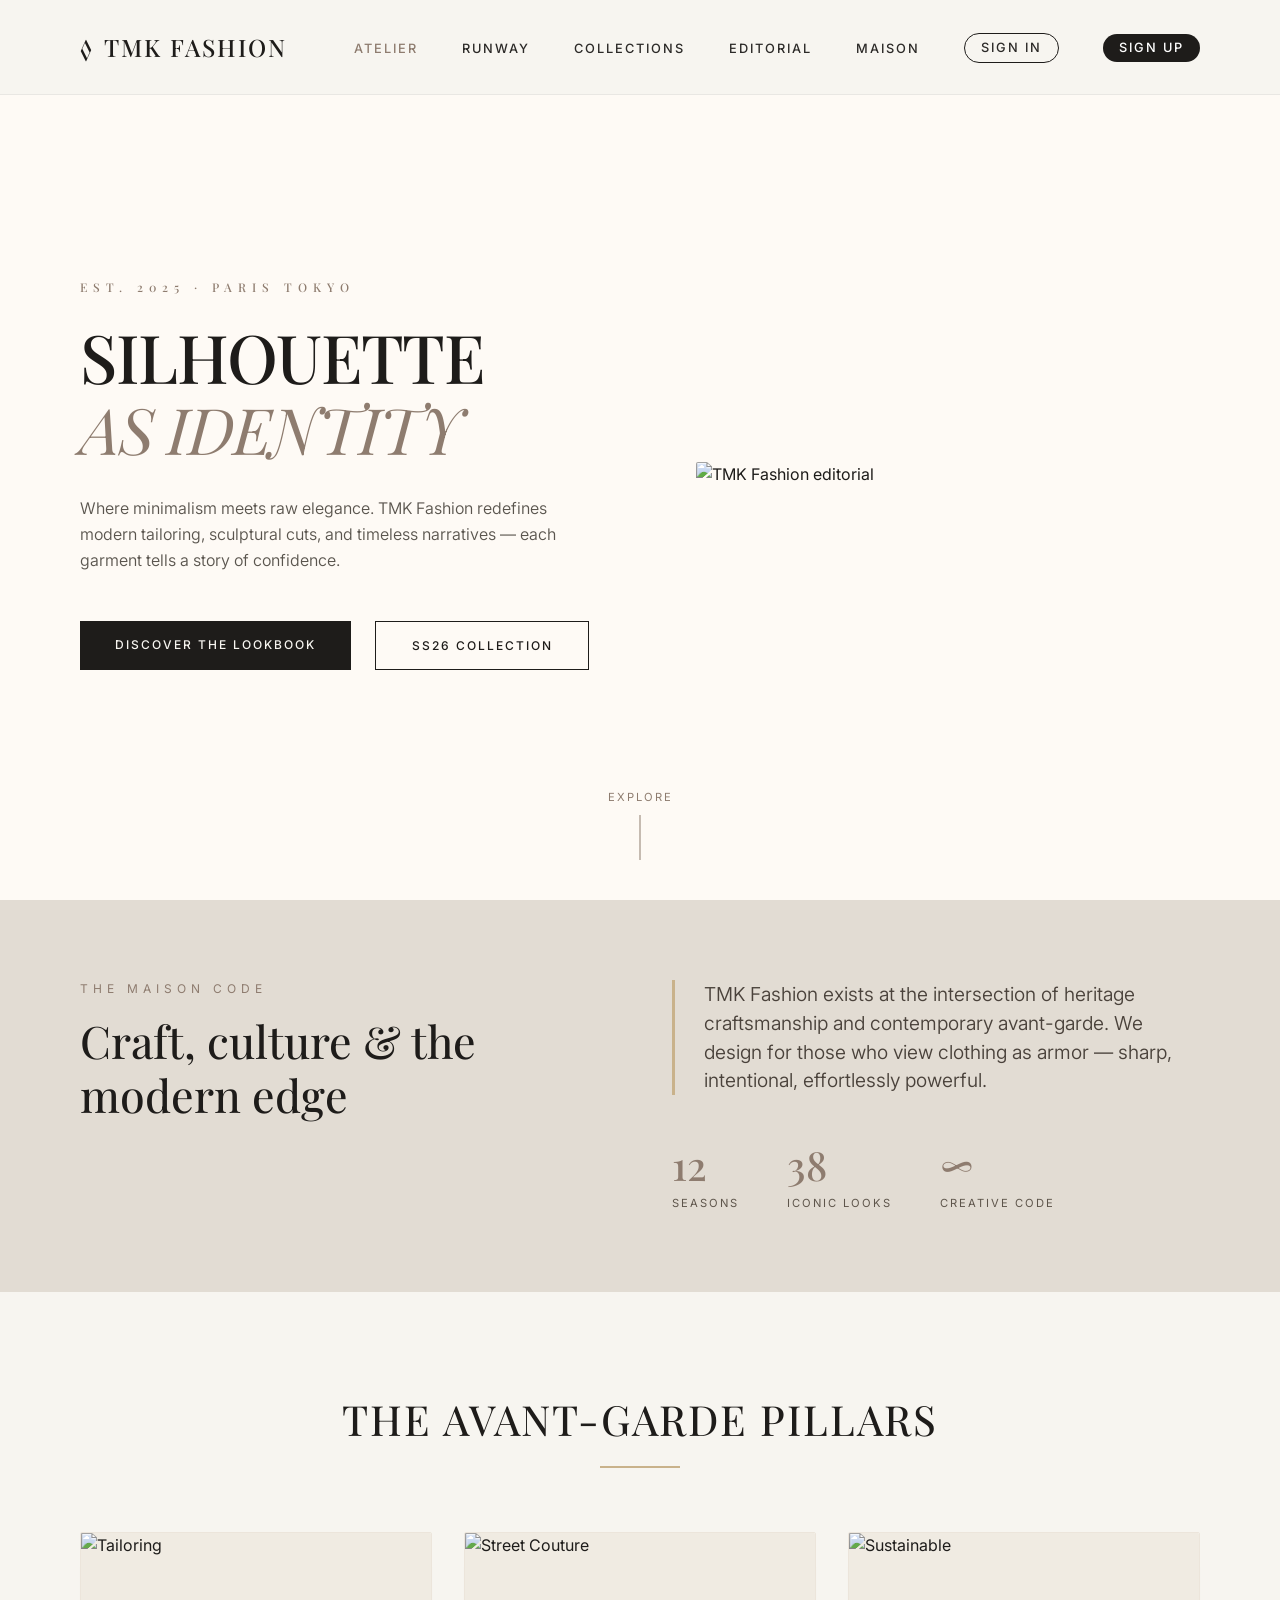
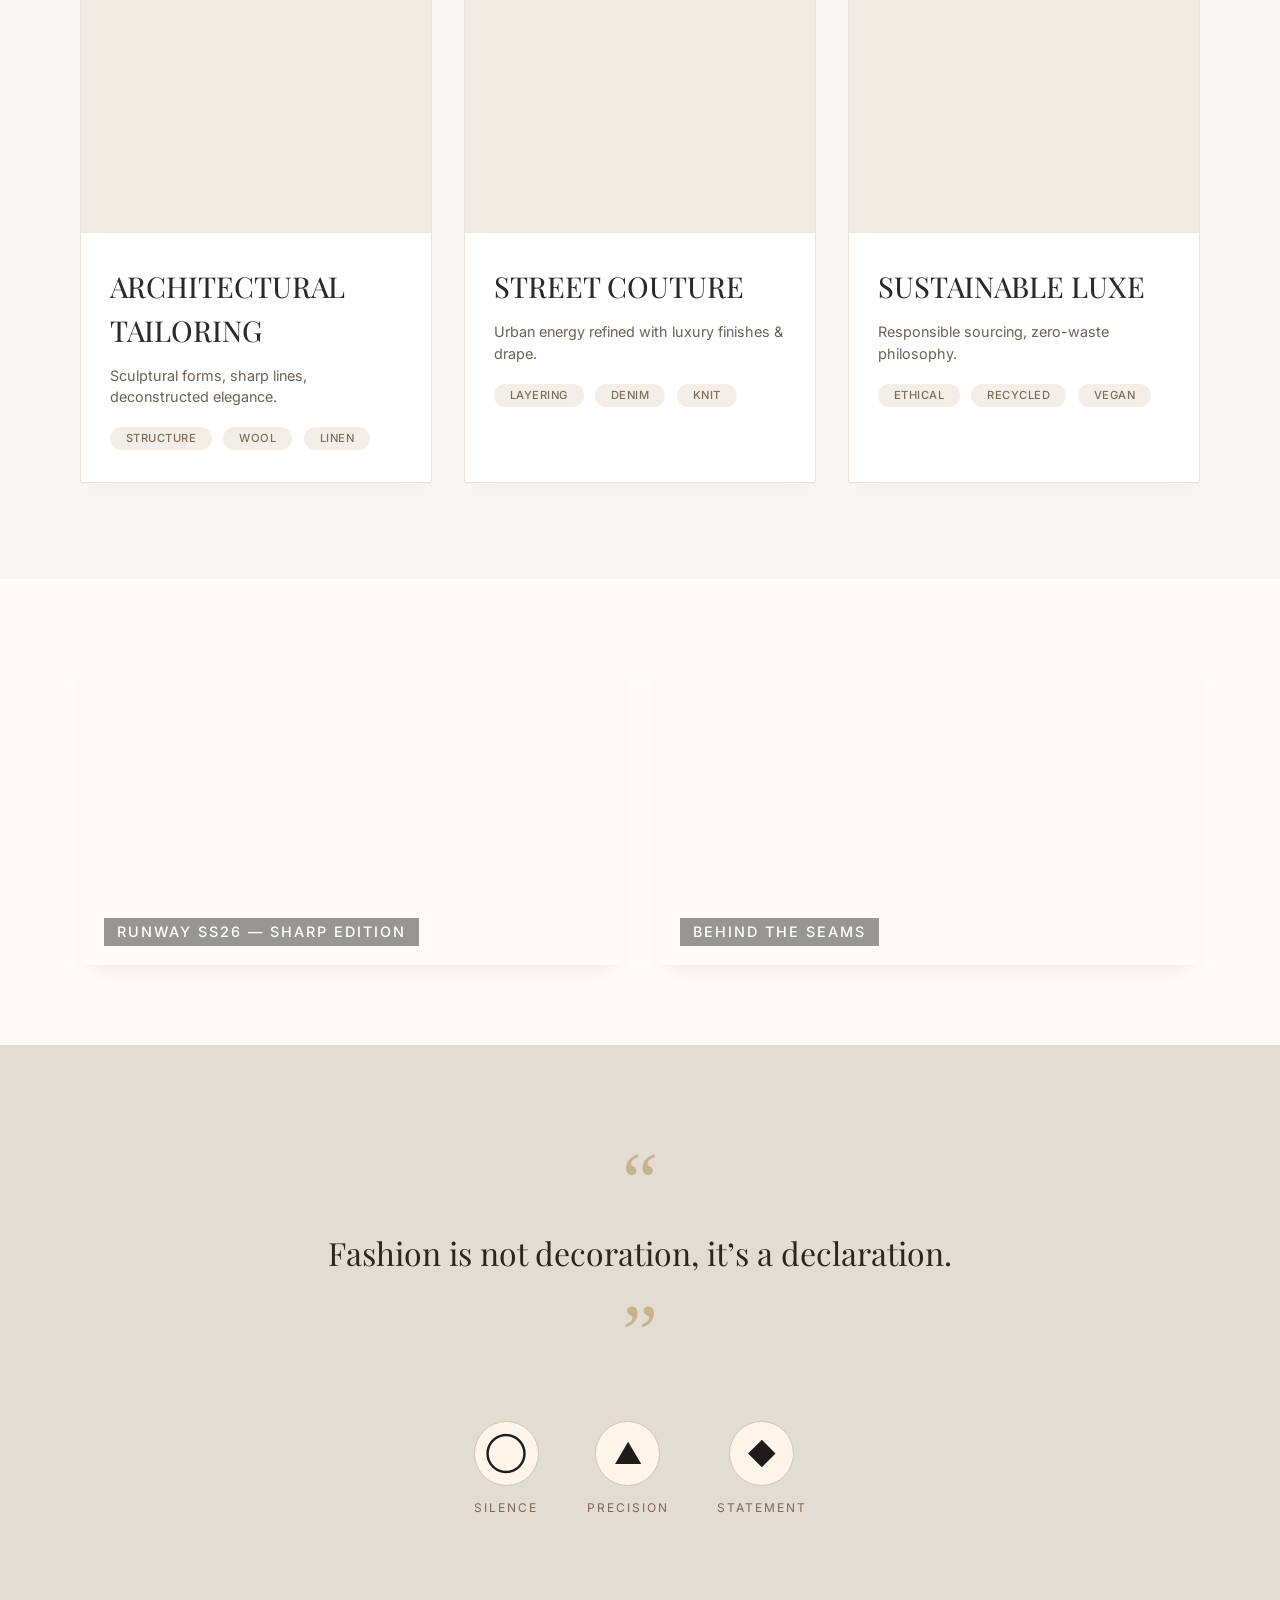
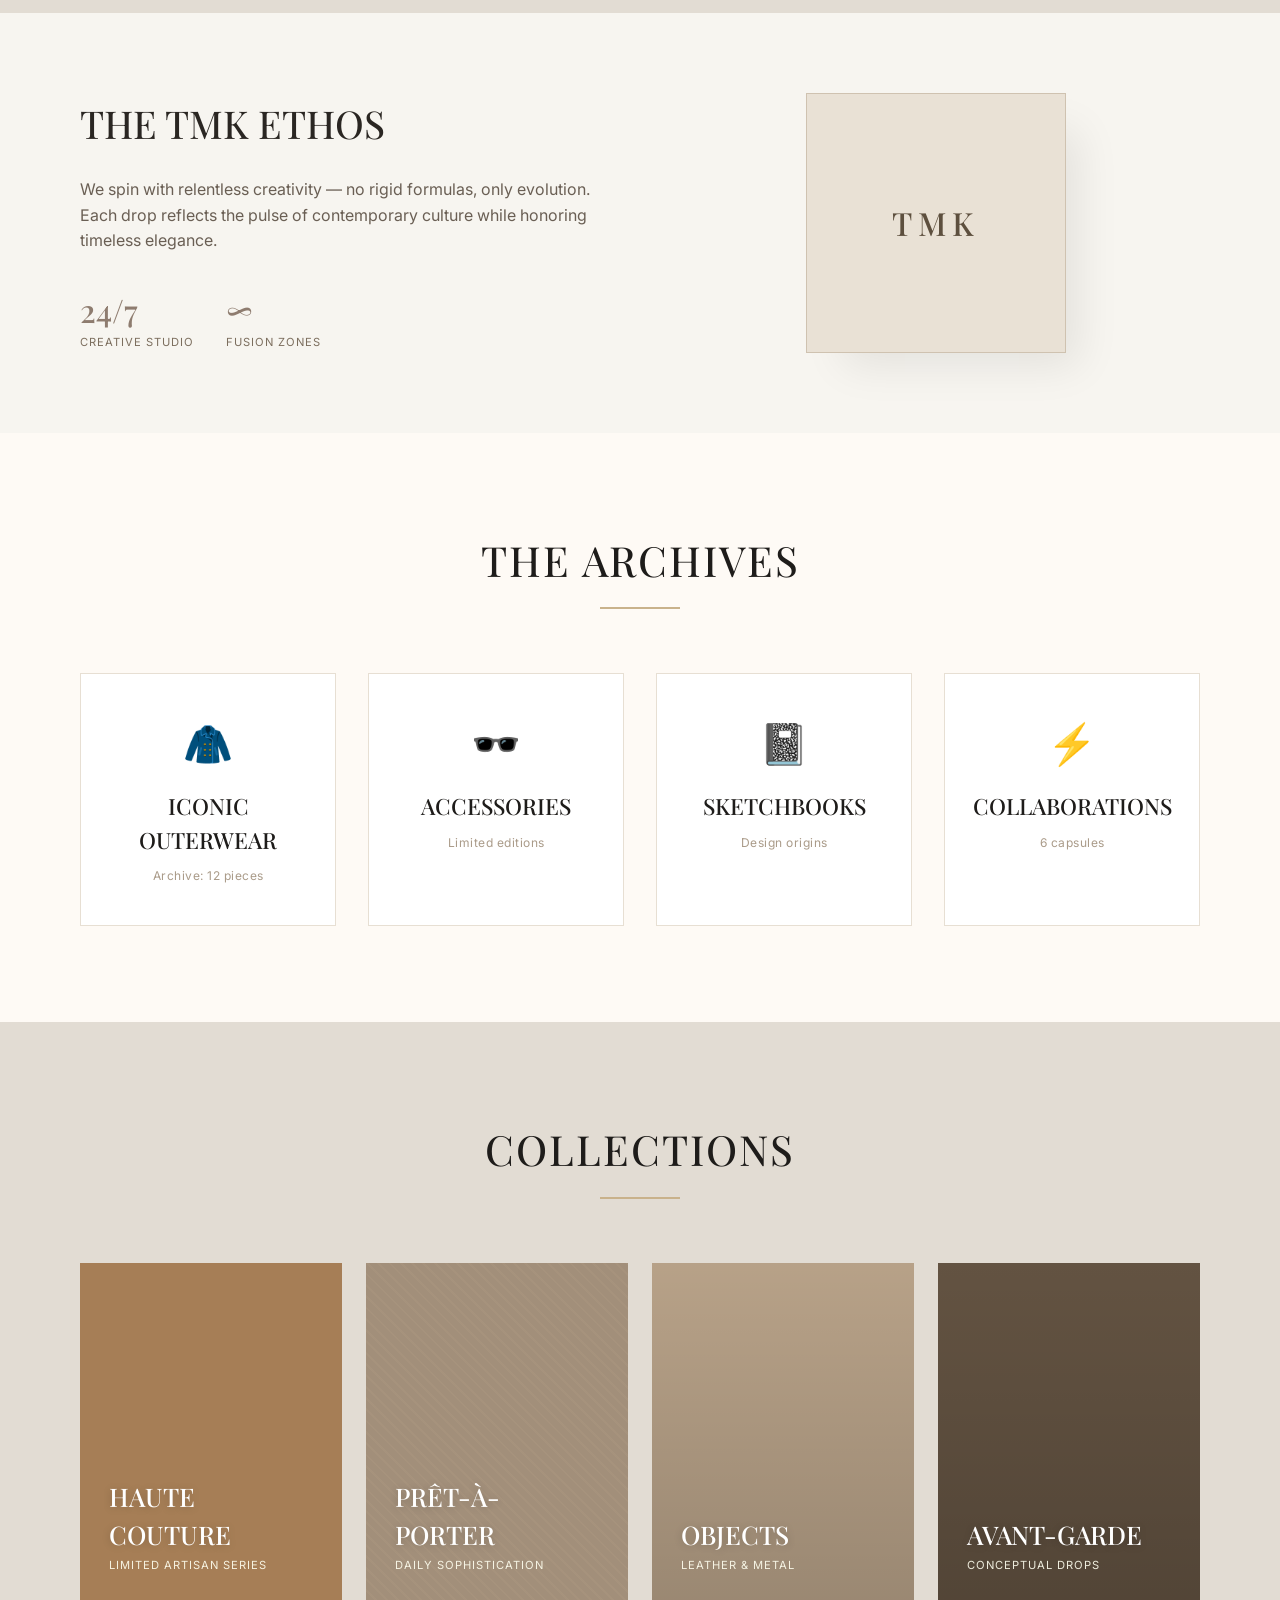
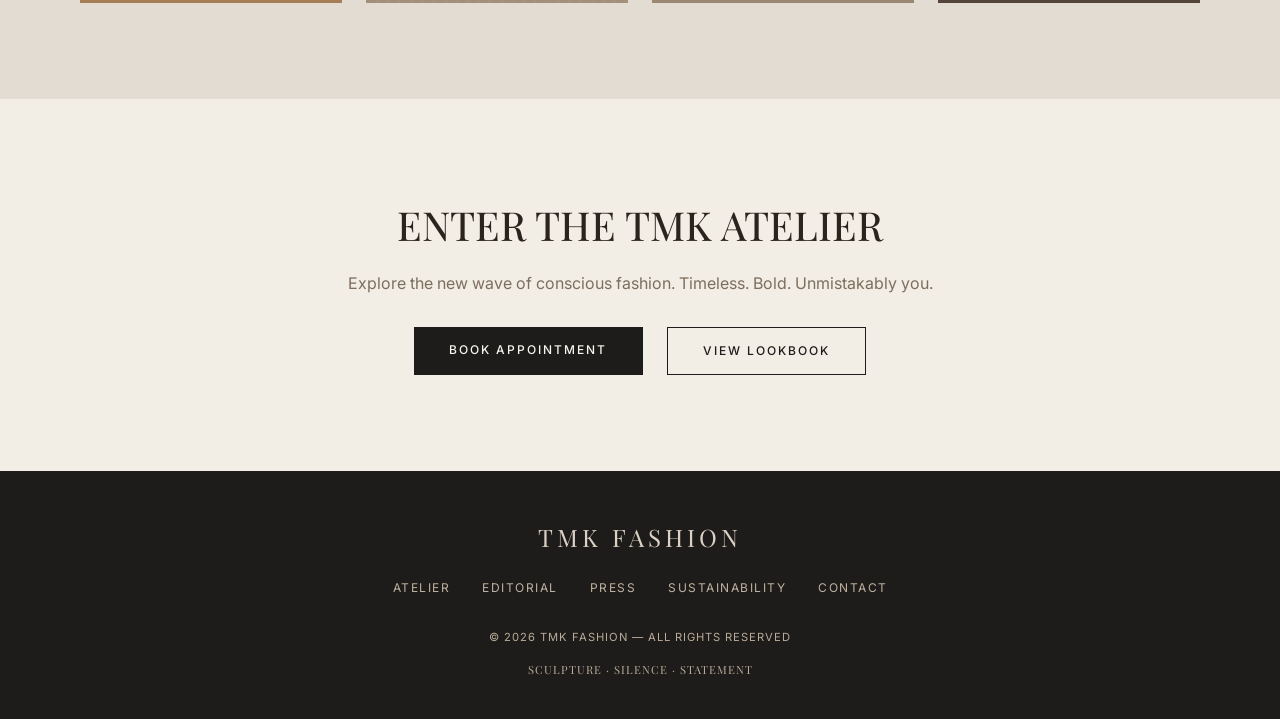
==== commit ecde6664: "Add sign in and sign up buttons to nav" ====
--- a/images/index.html
+++ b/images/index.html
@@ -20,6 +20,8 @@
     <a href="../collections.html">COLLECTIONS</a>
     <a href="#">EDITORIAL</a>
     <a href="#">MAISON</a>
+    <a href="../signinn.html" style="border:1px solid #1e1c1a; padding:0.4rem 1rem; border-radius:999px;">SIGN IN</a>
+    <a href="../signup.html" style="background:#1e1c1a; color:white; padding:0.4rem 1rem; border-radius:999px;">SIGN UP</a>
   </nav>
 </header>
 
@@ -93,6 +95,7 @@
       <div class="card-content"><h3>SUSTAINABLE LUXE</h3><p>Responsible sourcing, zero-waste philosophy.</p><div class="card-tags"><span>ETHICAL</span><span>RECYCLED</span><span>VEGAN</span></div></div>
     </div>
   </div>
+  
 </section>
 
 <section class="lookbook-section">
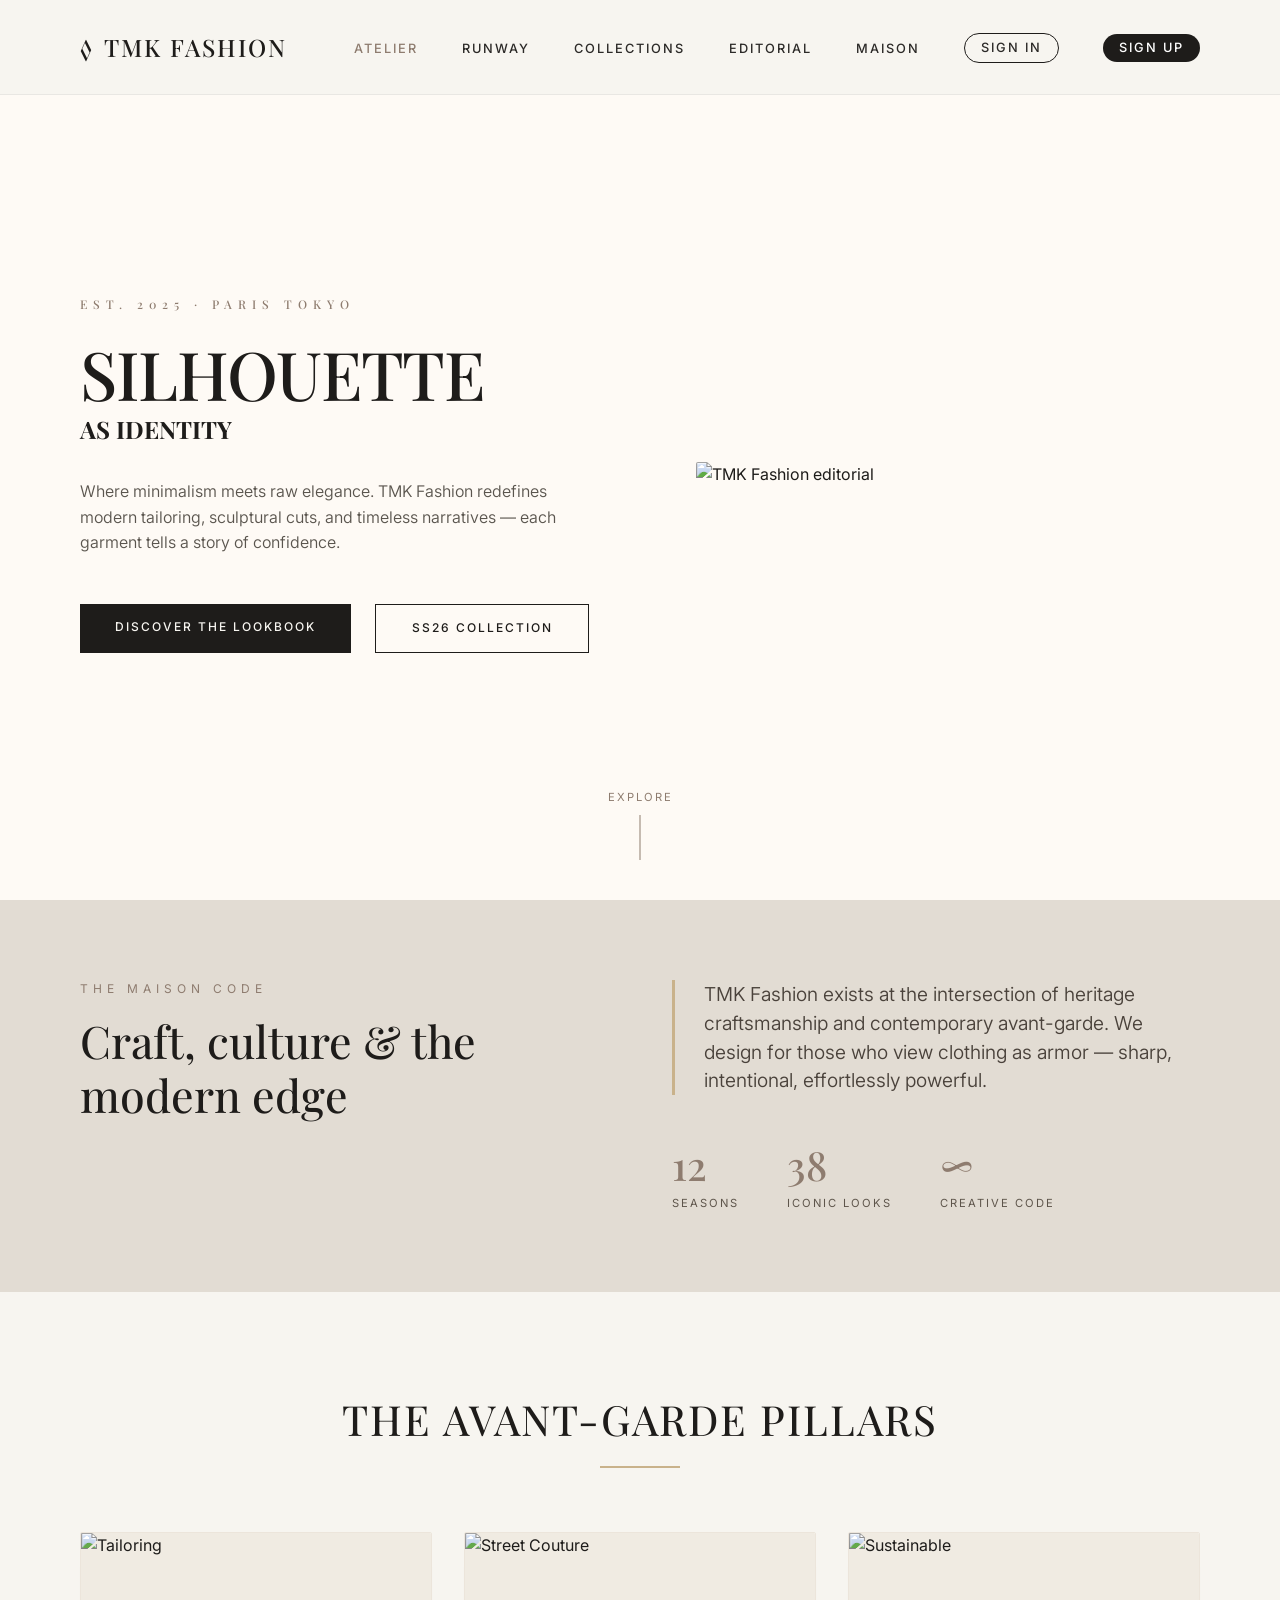
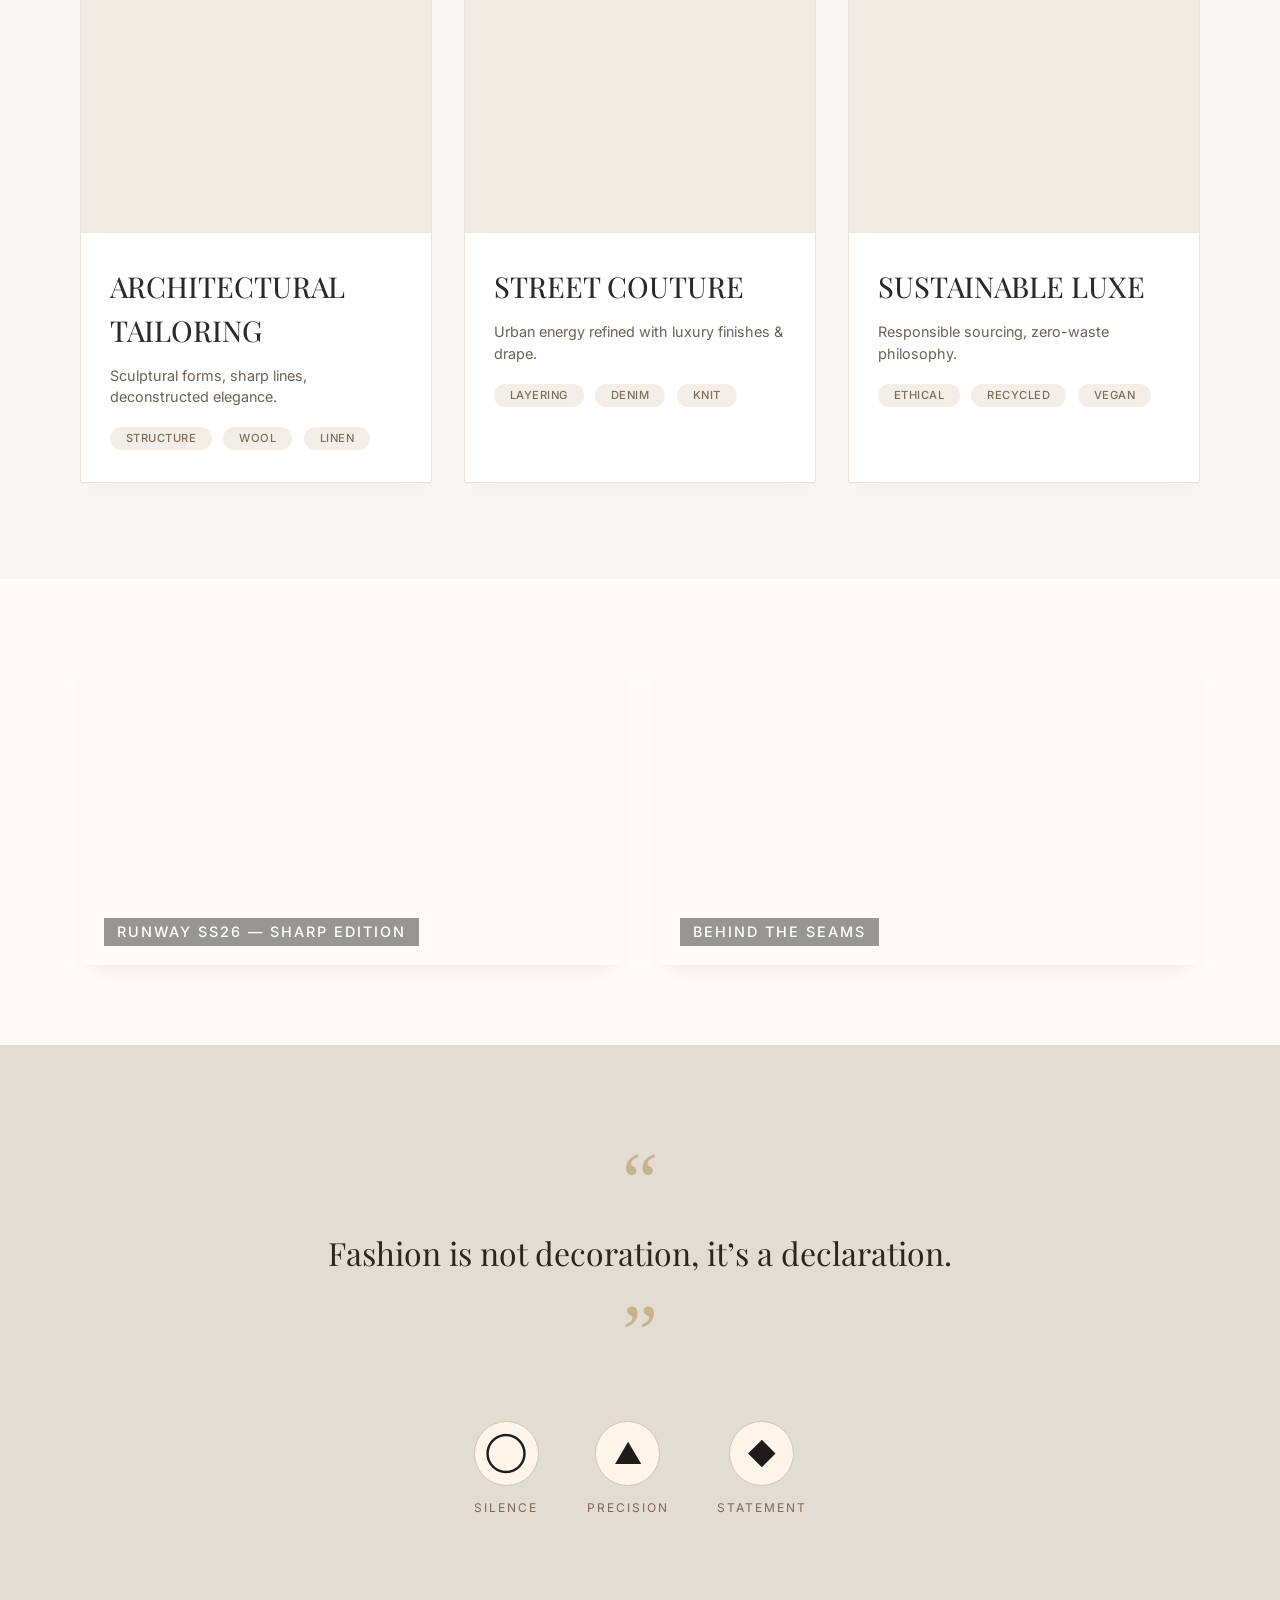
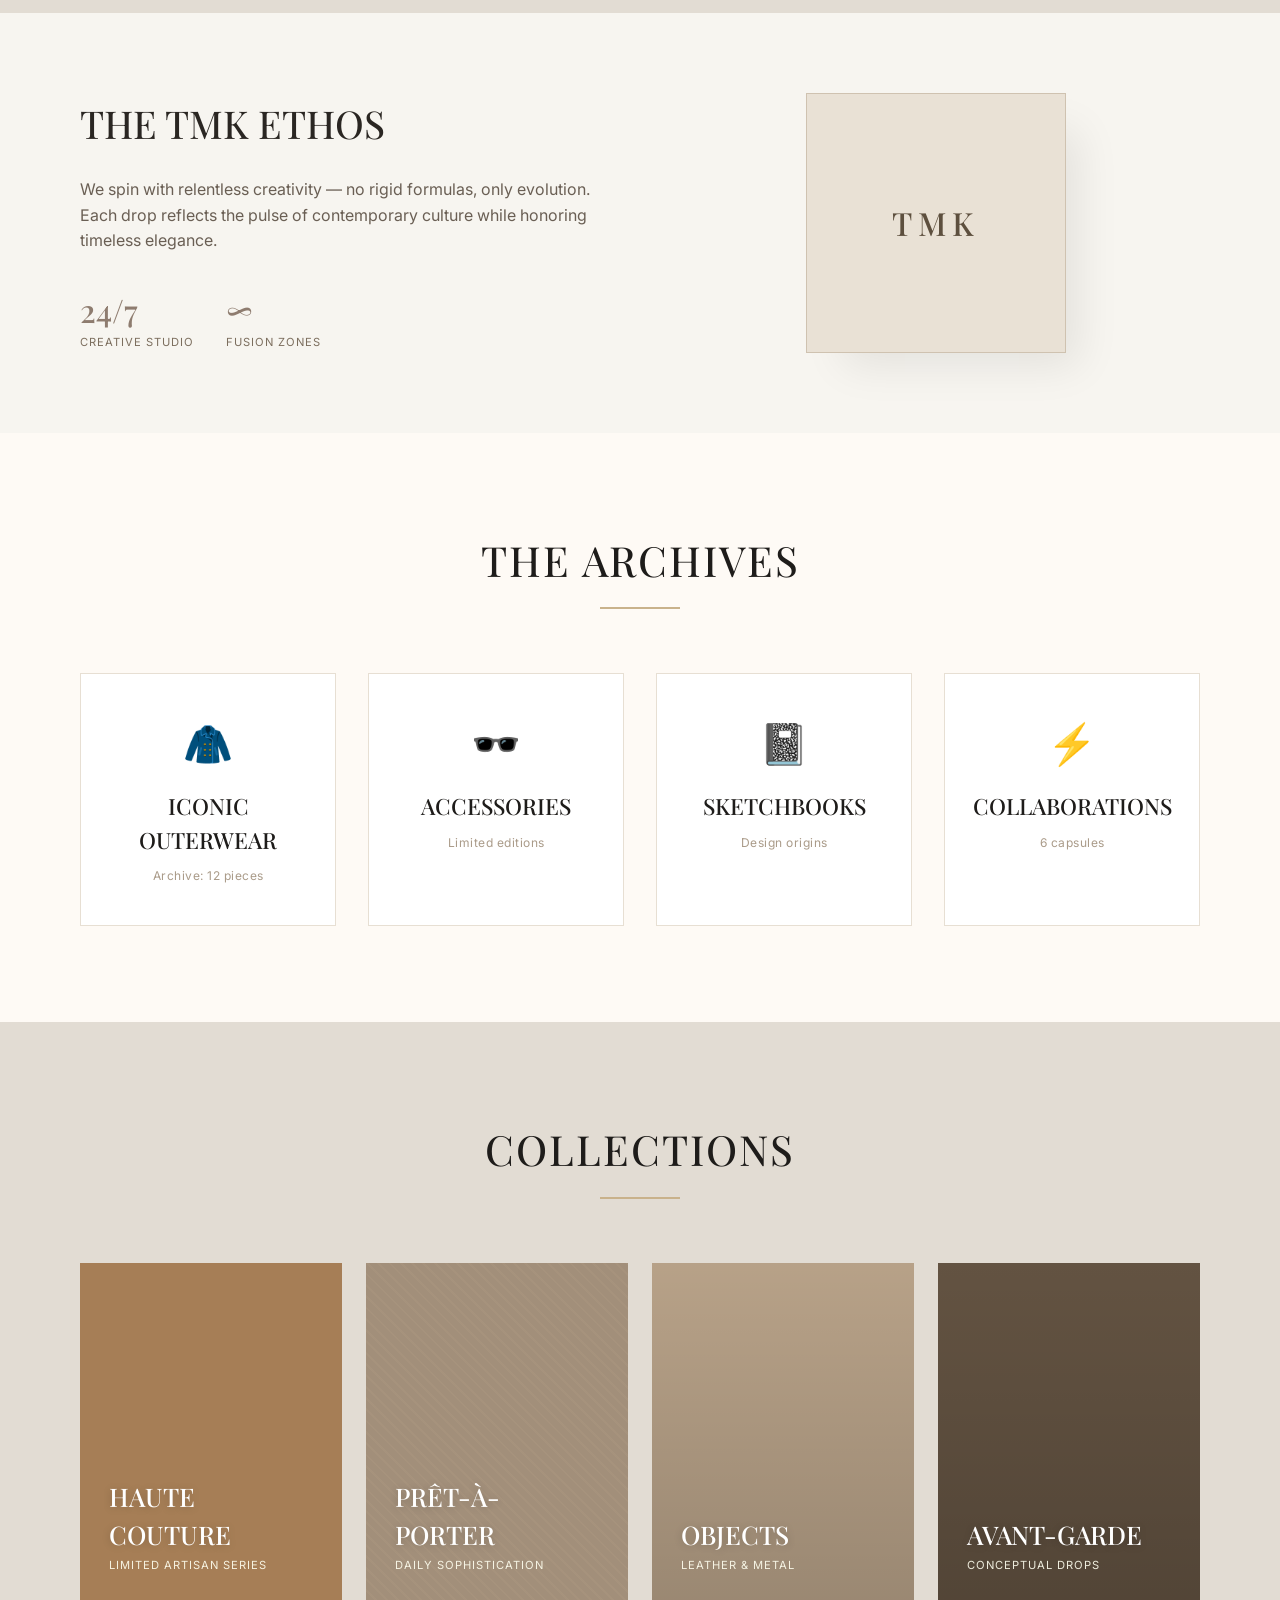
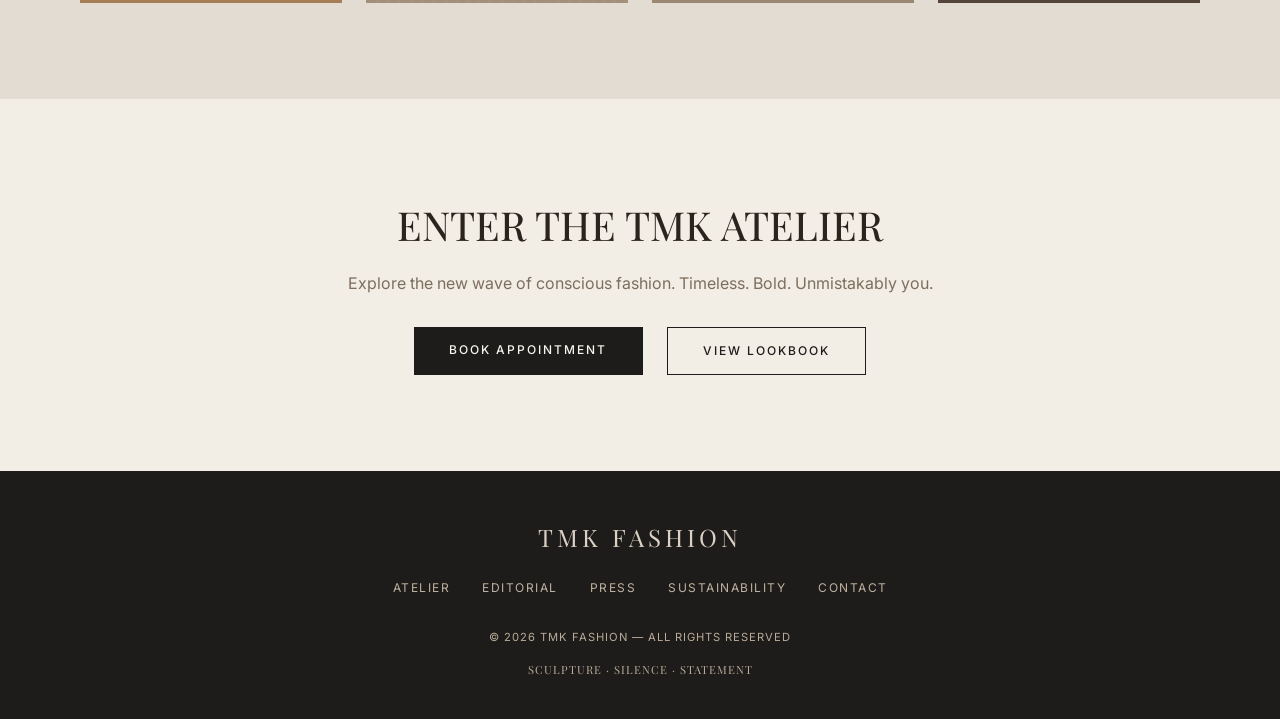
==== commit 4543e736: "Show Log Out in nav when user is signed in" ====
--- a/images/index.html
+++ b/images/index.html
@@ -4,6 +4,7 @@
   <meta charset="UTF-8" />
   <meta name="viewport" content="width=device-width, initial-scale=1.0, viewport-fit=cover" />
   <title>TMK Fashion — Avant-Garde Style & Identity</title>
+  <link rel="icon" href="data:image/svg+xml,<svg xmlns='http://www.w3.org/2000/svg' viewBox='0 0 100 100'><rect width='100' height='100' rx='15' fill='%231e1c1a'/><text y='.85em' x='10' font-size='65' font-weight='bold' font-family='serif' fill='%23c9b28b'>T</text></svg>">
   <link rel="stylesheet" href="index.css" />
   <link href="https://fonts.googleapis.com/css2?family=Inter:opsz,wght@14..32,300;14..32,400;14..32,500;14..32,600;14..32,700;14..32,800&family=Playfair+Display:ital,wght@0,400;0,500;0,600;0,700;1,400&display=swap" rel="stylesheet">
 </head>
@@ -20,10 +21,125 @@
     <a href="../collections.html">COLLECTIONS</a>
     <a href="#">EDITORIAL</a>
     <a href="#">MAISON</a>
-    <a href="../signinn.html" style="border:1px solid #1e1c1a; padding:0.4rem 1rem; border-radius:999px;">SIGN IN</a>
-    <a href="../signup.html" style="background:#1e1c1a; color:white; padding:0.4rem 1rem; border-radius:999px;">SIGN UP</a>
+    <a href="../signinn.html" id="navSignIn" style="border:1px solid #1e1c1a; padding:0.4rem 1rem; border-radius:999px;">SIGN IN</a>
+    <a href="../signup.html" id="navSignUp" style="background:#1e1c1a; color:white; padding:0.4rem 1rem; border-radius:999px;">SIGN UP</a>
   </nav>
+  <button class="hamburger" id="hamburger" aria-label="Menu">
+    <span></span><span></span><span></span>
+  </button>
 </header>
+
+<div class="mobile-menu" id="mobileMenu">
+  <a href="#">ATELIER</a>
+  <a href="#">RUNWAY</a>
+  <a href="../collections.html">COLLECTIONS</a>
+  <a href="#">EDITORIAL</a>
+  <a href="#">MAISON</a>
+  <a href="../signinn.html" id="mobileSignIn">SIGN IN</a>
+  <a href="../signup.html" id="mobileSignUp">SIGN UP</a>
+</div>
+
+<style>
+  .hamburger {
+    display: none;
+    flex-direction: column;
+    gap: 5px;
+    background: none;
+    border: none;
+    cursor: pointer;
+    padding: 4px;
+    z-index: 1100;
+  }
+  .hamburger span {
+    display: block;
+    width: 24px;
+    height: 2px;
+    background: #1e1c1a;
+    transition: all 0.3s;
+  }
+  .hamburger.open span:nth-child(1) { transform: translateY(7px) rotate(45deg); }
+  .hamburger.open span:nth-child(2) { opacity: 0; }
+  .hamburger.open span:nth-child(3) { transform: translateY(-7px) rotate(-45deg); }
+  .mobile-menu {
+    display: none;
+    flex-direction: column;
+    position: fixed;
+    top: 70px;
+    left: 0;
+    width: 100%;
+    background: rgba(247,245,240,0.98);
+    backdrop-filter: blur(12px);
+    z-index: 999;
+    padding: 1rem 2rem 1.5rem;
+    gap: 1rem;
+    border-bottom: 1px solid rgba(30,28,26,0.1);
+    box-shadow: 0 8px 24px rgba(0,0,0,0.08);
+  }
+  .mobile-menu.open { display: flex; }
+  .mobile-menu a {
+    text-decoration: none;
+    font-size: 0.85rem;
+    font-weight: 600;
+    letter-spacing: 2px;
+    color: #1e1c1a;
+    padding: 0.5rem 0;
+    border-bottom: 1px solid rgba(30,28,26,0.06);
+  }
+  @media (max-width: 768px) {
+    .nav-right { display: none !important; }
+    .hamburger { display: flex; }
+  }
+</style>
+
+<script type="module">
+  import { initializeApp } from "https://www.gstatic.com/firebasejs/10.8.0/firebase-app.js";
+  import { getAuth, onAuthStateChanged, signOut } from "https://www.gstatic.com/firebasejs/10.8.0/firebase-auth.js";
+
+  const app = initializeApp({
+    apiKey: "AIzaSyDJvAldm8oz85fqW0-_p_vN3tBdm2TUh7A",
+    authDomain: "blogs-dd2ff.firebaseapp.com",
+    projectId: "blogs-dd2ff",
+    storageBucket: "blogs-dd2ff.firebasestorage.app",
+    messagingSenderId: "347508262669",
+    appId: "1:347508262669:web:a29edfbd441a7573895244"
+  });
+
+  const auth = getAuth(app);
+
+  document.getElementById('hamburger').addEventListener('click', () => {
+    document.getElementById('hamburger').classList.toggle('open');
+    document.getElementById('mobileMenu').classList.toggle('open');
+  });
+
+  onAuthStateChanged(auth, (user) => {
+    const navSignIn = document.getElementById('navSignIn');
+    const navSignUp = document.getElementById('navSignUp');
+    const mobileSignIn = document.getElementById('mobileSignIn');
+    const mobileSignUp = document.getElementById('mobileSignUp');
+
+    if (user) {
+      // Logged in — show Log Out, hide Sign Up
+      navSignIn.textContent = 'LOG OUT';
+      navSignIn.href = '#';
+      navSignIn.addEventListener('click', (e) => { e.preventDefault(); signOut(auth).then(() => window.location.reload()); });
+      navSignUp.style.display = 'none';
+
+      mobileSignIn.textContent = 'LOG OUT';
+      mobileSignIn.href = '#';
+      mobileSignIn.addEventListener('click', (e) => { e.preventDefault(); signOut(auth).then(() => window.location.reload()); });
+      mobileSignUp.style.display = 'none';
+    } else {
+      // Logged out — restore defaults
+      navSignIn.textContent = 'SIGN IN';
+      navSignIn.href = '../signinn.html';
+      navSignUp.style.display = '';
+
+      mobileSignIn.textContent = 'SIGN IN';
+      mobileSignIn.href = '../signinn.html';
+      mobileSignUp.style.display = '';
+    }
+  });
+</script>
 
 <section class="hero">
   <div class="hero-content">
@@ -31,7 +147,7 @@
       <div class="hero-tagline">EST. 2025 · PARIS TOKYO</div>
       <h1 class="hero-title">
         <span class="title-line">SILHOUETTE</span>
-        <span class="title-line accent">AS IDENTITY</span>
+        <span class 3S="title-line accent">AS IDENTITY</span>
       </h1>
       <p class="hero-description">
         Where minimalism meets raw elegance. TMK Fashion redefines modern tailoring, 
